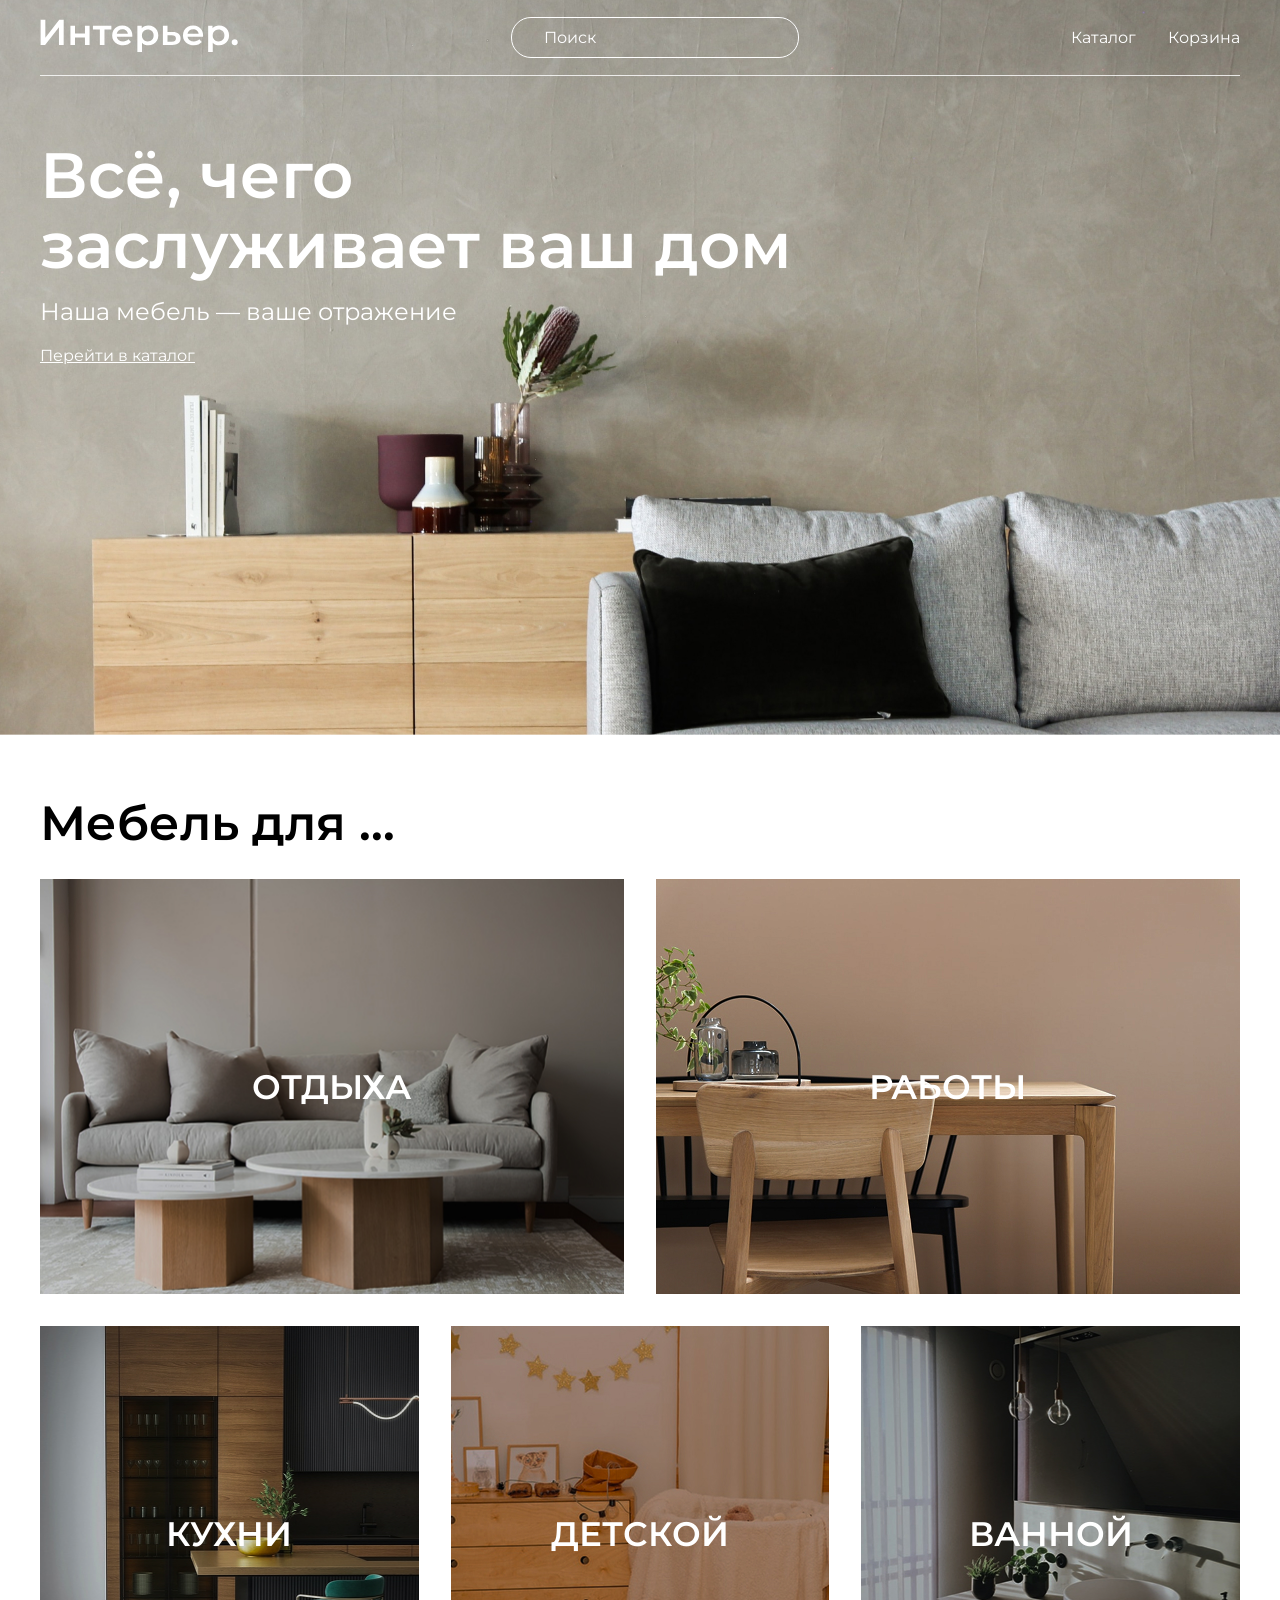
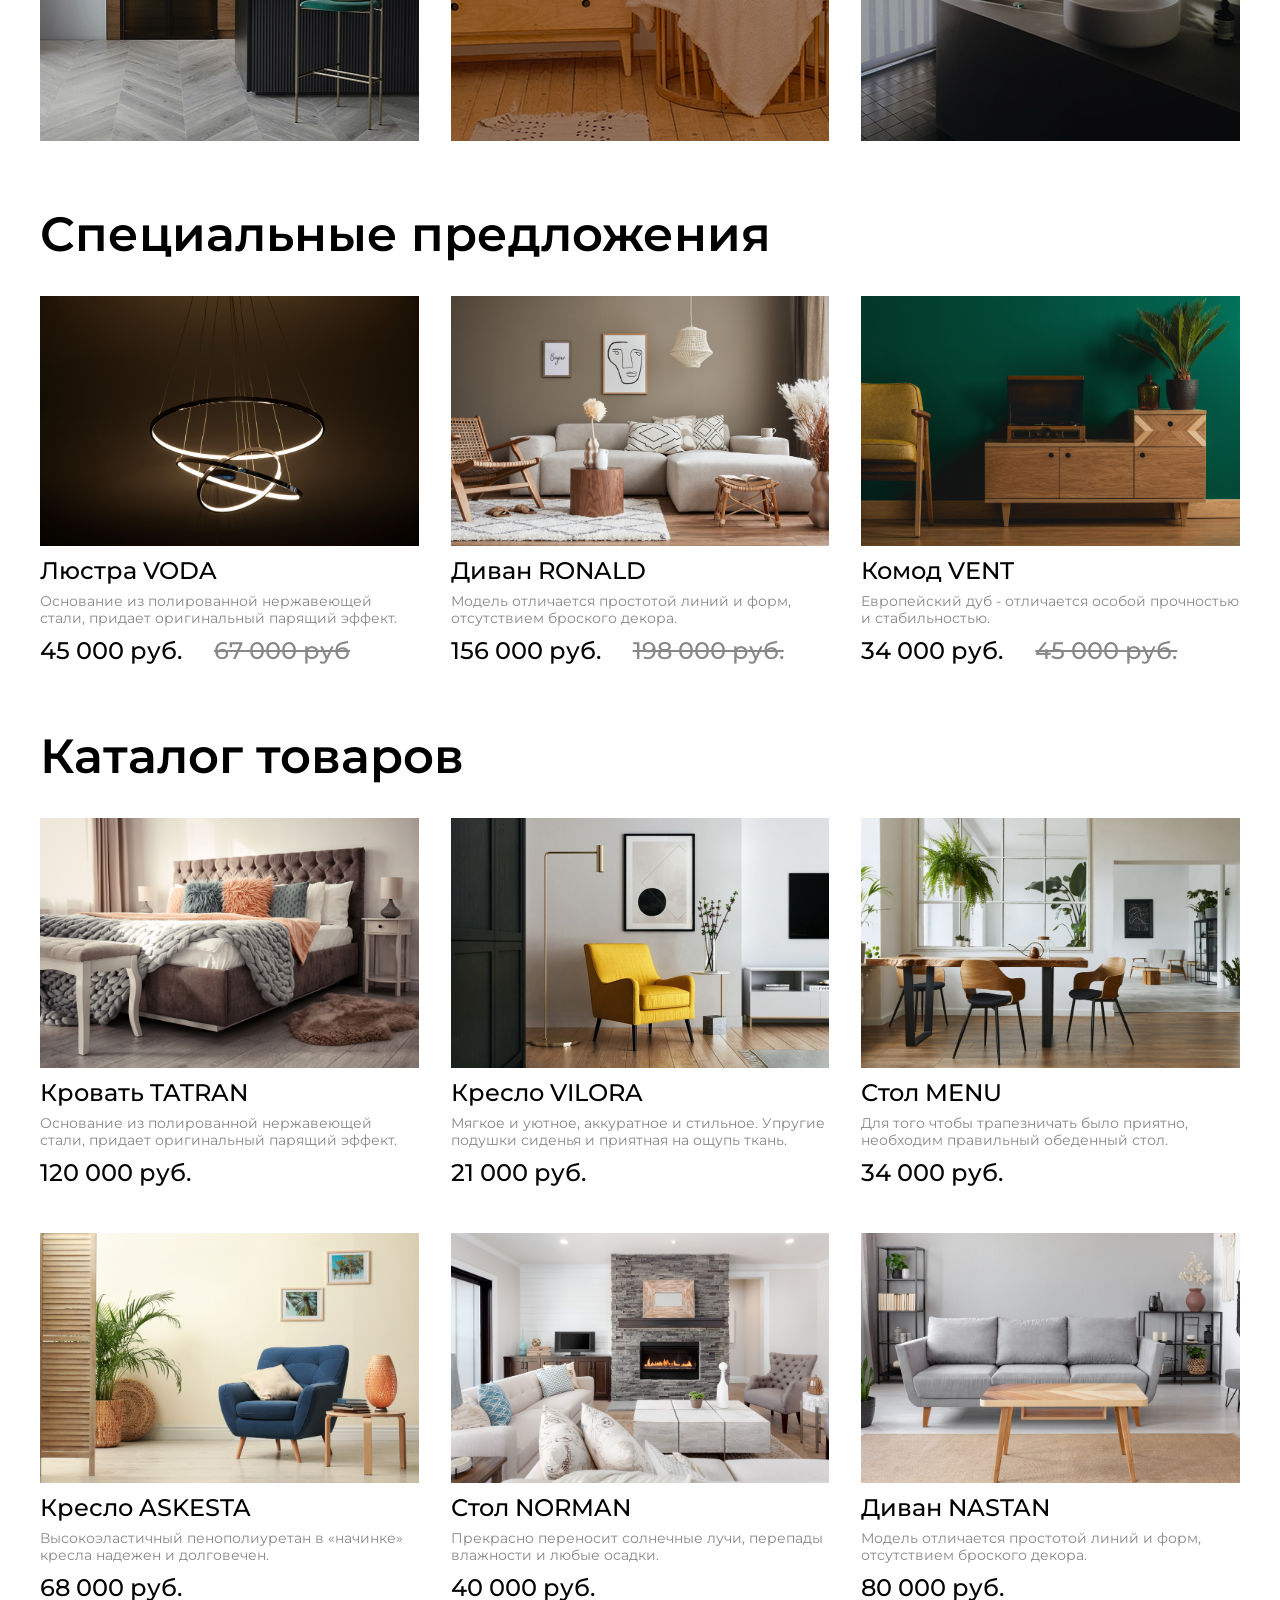
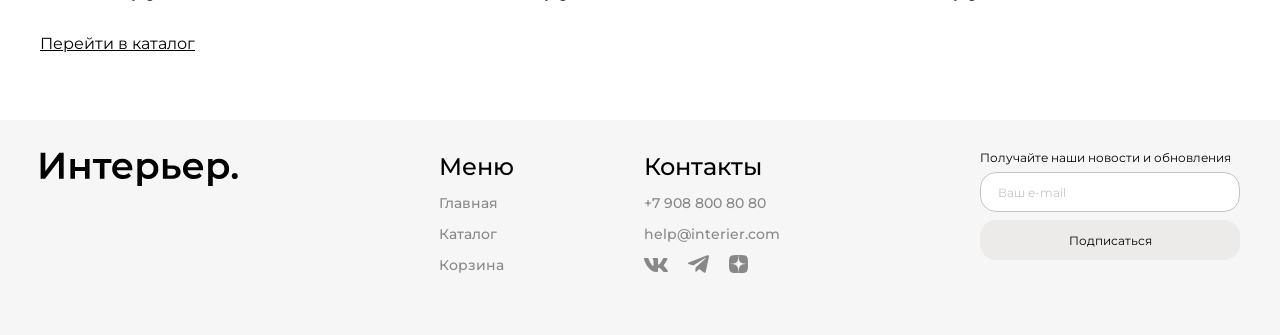
==== index.html @ 568e3893 "Initial commit: furniture store layout" ====
<!-- html file here -->
<!DOCTYPE html>
<html lang="ru">

<head>
    <meta charset="UTF-8">
    <meta name="viewport" content="width=device-width, initial-scale=1.0">
    <title>Интернет-магазин</title>
    <link rel="preconnect" href="https://fonts.googleapis.com">
    <link rel="preconnect" href="https://fonts.gstatic.com" crossorigin>
    <link href="https://fonts.googleapis.com/css2?family=Montserrat:ital,wght@0,100..900;1,100..900&display=swap"
        rel="stylesheet">
    <link rel="stylesheet" href="style.css">
</head>

<body>
    <section class="top">
        <header class="header center">
            <a class="logo" href="index.html"><img src="./img/logo.svg" alt="Логотип" class="logo__img"></a>
            <input placeholder="Поиск" class="header__input" type="text">
            <nav class="menu">
                <a class="menu__link" href="catalog.html">Каталог</a>
                <a class="menu__link" href="cart.html">Корзина</a>
            </nav>
            <nav class="menu-mob">
                <ul class="menu-mob__list">
                    <li class="menu-mob__item">
                        <a href="#" class="menu-mob__link">
                            <svg width="20" height="19" viewBox="0 0 20 19" fill="none" xmlns="http://www.w3.org/2000/svg">
<g clip-path="url(#clip0_310_614)">
<path d="M10.0996 1.11316C11.7347 1.06267 13.3279 1.63644 14.5547 2.71863C15.7816 3.80099 16.5504 5.31046 16.7041 6.93933C16.855 8.53827 16.3997 10.133 15.4346 11.4139L18.7686 14.7469C18.8513 14.8297 18.9171 14.9279 18.9619 15.036C19.0067 15.1442 19.0303 15.2607 19.0303 15.3778C19.0303 15.4949 19.0067 15.6114 18.9619 15.7196C18.9171 15.8277 18.8513 15.9259 18.7686 16.0087C18.6858 16.0914 18.5876 16.1572 18.4795 16.202C18.3713 16.2469 18.2548 16.2694 18.1377 16.2694C18.0206 16.2694 17.9041 16.2469 17.7959 16.202C17.6878 16.1572 17.5896 16.0914 17.5068 16.0087L14.1738 12.6747C12.893 13.6424 11.2967 14.0991 9.69629 13.9491C8.06622 13.7962 6.55573 13.0275 5.47266 11.7997C4.38959 10.5718 3.8155 8.97713 3.86719 7.3407C3.919 5.7041 4.59327 4.14806 5.75195 2.99109C6.90958 1.83516 8.46444 1.16376 10.0996 1.11316ZM10.3096 2.91882C9.08288 2.92382 7.90744 3.41275 7.04004 4.28015C6.17266 5.14755 5.68371 6.32302 5.67871 7.54968C5.67378 8.77628 6.15341 9.95557 7.01367 10.83C7.44407 11.2674 7.95698 11.6151 8.52246 11.8534C9.08812 12.0918 9.69574 12.2161 10.3096 12.2186C10.9232 12.2211 11.5312 12.1017 12.0986 11.868C12.6662 11.6343 13.1822 11.2903 13.6162 10.8563C14.0503 10.4223 14.3942 9.90633 14.6279 9.33875C14.8616 8.77131 14.981 8.16333 14.9785 7.54968C14.976 6.93585 14.8516 6.32824 14.6133 5.76257C14.375 5.19707 14.0273 4.68419 13.5898 4.25378C12.7154 3.3935 11.5362 2.91387 10.3096 2.91882Z" fill="white" stroke="white" stroke-width="0.2"/>
</g>
<defs>
<clipPath id="clip0_310_614">
<rect width="19" height="19" fill="white" transform="translate(0.800537)"/>
</clipPath>
</defs>
                            </svg>
                        </a>
                    </li>
                    <li class="menu-mob__item">
                        <a href="catalog.html" class="menu-mob__link">
                            <svg width="20" height="21" viewBox="0 0 20 21" fill="none" xmlns="http://www.w3.org/2000/svg">
<rect x="0.800537" y="0.900024" width="4.57143" height="4.57143" fill="white"/>
<rect x="0.800537" y="8.21436" width="4.57143" height="4.57143" fill="white"/>
<rect x="0.800537" y="15.5286" width="4.57143" height="4.57143" fill="white"/>
<rect x="8.11401" y="8.21436" width="4.57143" height="4.57143" fill="white"/>
<rect x="8.11401" y="15.5286" width="4.57143" height="4.57143" fill="white"/>
<rect x="8.11401" y="0.900024" width="4.57143" height="4.57143" fill="white"/>
<rect x="15.4285" y="8.21436" width="4.57143" height="4.57143" fill="white"/>
<rect x="15.4285" y="15.5286" width="4.57143" height="4.57143" fill="white"/>
<rect x="15.4285" y="0.900024" width="4.57143" height="4.57143" fill="white"/>
                            </svg>
                        </a>
                    </li>
                    <li class="menu-mob__item">
                        <a href="cart.html" class="menu-mob__link">
                            <svg width="25" height="25" viewBox="0 0 25 25" fill="none" xmlns="http://www.w3.org/2000/svg">
                            <path d="M14.5834 20.8333C15.1359 20.8333 15.6658 20.6138 16.0566 20.2231C16.4473 19.8324 16.6667 19.3025 16.6667 18.75C16.6667 18.1974 16.4473 17.6675 16.0566 17.2768C15.6658 16.8861 15.1359 16.6666 14.5834 16.6666C14.0309 16.6666 13.501 16.8861 13.1103 17.2768C12.7196 17.6675 12.5001 18.1974 12.5001 18.75C12.5001 19.3025 12.7196 19.8324 13.1103 20.2231C13.501 20.6138 14.0309 20.8333 14.5834 20.8333ZM7.29174 20.8333C7.84428 20.8333 8.37418 20.6138 8.76488 20.2231C9.15558 19.8324 9.37508 19.3025 9.37508 18.75C9.37508 18.1974 9.15558 17.6675 8.76488 17.2768C8.37418 16.8861 7.84428 16.6666 7.29174 16.6666C6.73921 16.6666 6.20931 16.8861 5.81861 17.2768C5.4279 17.6675 5.20841 18.1974 5.20841 18.75C5.20841 19.3025 5.4279 19.8324 5.81861 20.2231C6.20931 20.6138 6.73921 20.8333 7.29174 20.8333ZM20.873 6.16975C21.133 6.16136 21.3796 6.05217 21.5606 5.86525C21.7416 5.67834 21.8428 5.42836 21.8428 5.16819C21.8428 4.90801 21.7416 4.65804 21.5606 4.47112C21.3796 4.28421 21.133 4.17501 20.873 4.16663H19.674C18.7345 4.16663 17.922 4.81871 17.7178 5.73538L16.4126 11.6125C16.2084 12.5291 15.3959 13.1812 14.4563 13.1812H6.63133L5.12924 7.17079H14.8636C15.1212 7.15904 15.3644 7.04844 15.5425 6.86199C15.7206 6.67555 15.82 6.42761 15.82 6.16975C15.82 5.91189 15.7206 5.66395 15.5425 5.47751C15.3644 5.29106 15.1212 5.18046 14.8636 5.16871H5.12924C4.82473 5.16862 4.5242 5.23796 4.25051 5.37145C3.97682 5.50495 3.73716 5.69909 3.54976 5.93911C3.36236 6.17913 3.23215 6.45872 3.16903 6.75662C3.10591 7.05452 3.11154 7.36289 3.1855 7.65829L4.68758 13.6666C4.79586 14.1002 5.046 14.485 5.39821 14.7601C5.75042 15.0351 6.18447 15.1844 6.63133 15.1843H14.4563C15.368 15.1845 16.2524 14.8736 16.9636 14.3032C17.6748 13.7327 18.1701 12.9368 18.3678 12.0468L19.674 6.16975H20.873Z" fill="white"/>
                            </svg>
                        </a>
                    </li>
                </ul>
            </nav>
        </header>
        <div class="top__content center">
            <h1 class="top__heading">Всё, чего <br>заслуживает ваш дом</h1>
            <p class="top__slogan">Наша мебель — ваше отражение</p>
            <a class="top__link" href="catalog.html">Перейти в каталог</a>
        </div>
    </section>

    <section class="for center">
        <h2 class="for__heading">Мебель для ... </h2>
        <div class="for__content">
            <div class="for__item for__item_1 for__item_big">
                <a class="for__link" href="#">ОТДЫХА</a>
            </div>
            <div class="for__item for__item_2 for__item_big">
                <a class="for__link" href="#">РАБОТЫ</a>
            </div>
            <div class="for__item for__item_3">
                <a class="for__link" href="#">КУХНИ</a>
            </div>
            <div class="for__item for__item_4">
                <a class="for__link" href="#">ДЕТСКОЙ</a>
            </div>
            <div class="for__item for__item_5">
                <a class="for__link" href="#">ВАННОЙ</a>
            </div>
        </div>
    </section>

    <section class="product-box product-box_special center">
        <h2 class="product-box__heading">Специальные предложения</h2>
        <div class="product-content">
            <article class="product">
                <img class="product__img" src="./img/products/product-1.jpg" alt="Люстра VODA">
                <div class="product__actions">
                    <button class="product__action-btn product__action-btn_cart" aria-label="Добавить в корзину">
                        <svg class="product__icon" aria-hidden="true" width="24" height="24" viewBox="0 0 24 24" fill="none" xmlns="http://www.w3.org/2000/svg">
                        <g clip-path="url(#clip0_53373_6511)">
                        <path d="M6.99998 8V6C6.99998 4.67392 7.06229 2.93768 7.99998 2C8.93766 1.06232 10.6739 1 12 1C13.3261 1 15.0623 1.06232 16 2C16.9377 2.93768 17 4.67392 17 6V8H20C20.2652 8 20.8124 7.81246 21 8C21.1875 8.18754 21 8.73478 21 9V21C21 21.2652 21.1875 21.8125 21 22C20.8124 22.1875 20.2652 22 20 22H3.99998C3.73476 22 3.18751 22.1875 2.99998 22C2.81244 21.8125 2.99998 21.2652 2.99998 21V9C2.99998 8.73478 2.81244 8.18754 2.99998 8C3.18751 7.81246 3.73476 8 3.99998 8H6.99998ZM6.99998 10H4.99998V20H19V10H17V12H15V10H8.99998V12H6.99998V10ZM8.99998 8H15V6C15 5.20435 14.5626 4.56261 14 4C13.4374 3.43739 12.7956 3 12 3C11.2043 3 10.5626 3.43739 9.99998 4C9.43737 4.56261 8.99998 5.20435 8.99998 6V8Z" fill="#C4C4C4"/>
                        </g>
                        <defs>
                        <clipPath id="clip0_53373_6511">
                        <rect width="24" height="24" fill="white"/>
                        </clipPath>
                        </defs>
                        </svg>
                    </button>
                    <button class="product__action-btn product__action-btn_favorite" aria-label="Добавить в избранное">
                        <svg class="product__icon" aria-hidden="true" width="24" height="24" viewBox="0 0 24 24" fill="none" xmlns="http://www.w3.org/2000/svg">
                        <path d="M12 21C11.355 20.428 10.626 19.833 9.85502 19.2H9.84502C7.13002 16.98 4.05302 14.468 2.69402 11.458C2.24754 10.4998 2.01093 9.45715 2.00001 8.40003C1.99703 6.94951 2.57879 5.55901 3.61383 4.54279C4.64887 3.52657 6.04981 2.97042 7.50002 3.00003C8.68065 3.00189 9.83586 3.34311 10.828 3.98303C11.264 4.26599 11.6584 4.60828 12 5.00003C12.3435 4.60982 12.7381 4.26773 13.173 3.98303C14.1648 3.34298 15.3197 3.00174 16.5 3.00003C17.9502 2.97042 19.3512 3.52657 20.3862 4.54279C21.4213 5.55901 22.003 6.94951 22 8.40003C21.9898 9.45884 21.7532 10.5032 21.306 11.463C19.947 14.473 16.871 16.984 14.156 19.2L14.146 19.208C13.374 19.837 12.646 20.432 12.001 21.008L12 21ZM7.50002 5.00003C6.56853 4.98837 5.67009 5.34487 5.00002 5.99203C4.35441 6.62619 3.99358 7.49507 3.99994 8.40003C4.01135 9.17053 4.18585 9.92988 4.51202 10.628C5.15353 11.9267 6.01913 13.1021 7.06902 14.1C8.06002 15.1 9.20002 16.068 10.186 16.882C10.459 17.107 10.737 17.334 11.015 17.561L11.19 17.704C11.457 17.922 11.733 18.148 12 18.37L12.013 18.358L12.019 18.353H12.025L12.034 18.346H12.039H12.044L12.062 18.331L12.103 18.298L12.11 18.292L12.121 18.284H12.127L12.136 18.276L12.8 17.731L12.974 17.588C13.255 17.359 13.533 17.132 13.806 16.907C14.792 16.093 15.933 15.126 16.924 14.121C17.9741 13.1236 18.8397 11.9485 19.481 10.65C19.8131 9.94583 19.9901 9.17853 20.0001 8.40003C20.0042 7.49786 19.6435 6.63232 19 6.00003C18.3312 5.34995 17.4326 4.99051 16.5 5.00003C15.3619 4.99035 14.274 5.46739 13.51 6.31103L12 8.05103L10.49 6.31103C9.72609 5.46739 8.6381 4.99035 7.50002 5.00003Z" fill="#C4C4C4"/>
                        </svg>
                    </button>
                </div>
                <h3 class="product__heading">Люстра VODA</h3>
                <p class="product__desc">Основание из полированной нержавеющей стали, придает оригинальный парящий
                    эффект.</p>
                <div class="product__price-box">
                    <p class="product__price">45 000 руб.</p>
                    <p class="product__price product__price_old">67 000 руб</p>
                </div>
            </article>
            <article class="product">
                <img class="product__img" src="./img/products/product-2.jpg" alt="Диван RONALD">
                <div class="product__actions">
                    <button class="product__action-btn product__action-btn_cart" aria-label="Добавить в корзину">
                        <svg class="product__icon" aria-hidden="true" width="24" height="24" viewBox="0 0 24 24" fill="none" xmlns="http://www.w3.org/2000/svg">
                        <g clip-path="url(#clip0_53373_6512)">
                        <path d="M6.99998 8V6C6.99998 4.67392 7.06229 2.93768 7.99998 2C8.93766 1.06232 10.6739 1 12 1C13.3261 1 15.0623 1.06232 16 2C16.9377 2.93768 17 4.67392 17 6V8H20C20.2652 8 20.8124 7.81246 21 8C21.1875 8.18754 21 8.73478 21 9V21C21 21.2652 21.1875 21.8125 21 22C20.8124 22.1875 20.2652 22 20 22H3.99998C3.73476 22 3.18751 22.1875 2.99998 22C2.81244 21.8125 2.99998 21.2652 2.99998 21V9C2.99998 8.73478 2.81244 8.18754 2.99998 8C3.18751 7.81246 3.73476 8 3.99998 8H6.99998ZM6.99998 10H4.99998V20H19V10H17V12H15V10H8.99998V12H6.99998V10ZM8.99998 8H15V6C15 5.20435 14.5626 4.56261 14 4C13.4374 3.43739 12.7956 3 12 3C11.2043 3 10.5626 3.43739 9.99998 4C9.43737 4.56261 8.99998 5.20435 8.99998 6V8Z" fill="#C4C4C4"/>
                        </g>
                        <defs>
                        <clipPath id="clip0_53373_6512">
                        <rect width="24" height="24" fill="white"/>
                        </clipPath>
                        </defs>
                        </svg>
                    </button>
                    <button class="product__action-btn product__action-btn_favorite" aria-label="Добавить в избранное">
                        <svg class="product__icon" aria-hidden="true" width="24" height="24" viewBox="0 0 24 24" fill="none" xmlns="http://www.w3.org/2000/svg">
                        <path d="M12 21C11.355 20.428 10.626 19.833 9.85502 19.2H9.84502C7.13002 16.98 4.05302 14.468 2.69402 11.458C2.24754 10.4998 2.01093 9.45715 2.00001 8.40003C1.99703 6.94951 2.57879 5.55901 3.61383 4.54279C4.64887 3.52657 6.04981 2.97042 7.50002 3.00003C8.68065 3.00189 9.83586 3.34311 10.828 3.98303C11.264 4.26599 11.6584 4.60828 12 5.00003C12.3435 4.60982 12.7381 4.26773 13.173 3.98303C14.1648 3.34298 15.3197 3.00174 16.5 3.00003C17.9502 2.97042 19.3512 3.52657 20.3862 4.54279C21.4213 5.55901 22.003 6.94951 22 8.40003C21.9898 9.45884 21.7532 10.5032 21.306 11.463C19.947 14.473 16.871 16.984 14.156 19.2L14.146 19.208C13.374 19.837 12.646 20.432 12.001 21.008L12 21ZM7.50002 5.00003C6.56853 4.98837 5.67009 5.34487 5.00002 5.99203C4.35441 6.62619 3.99358 7.49507 3.99994 8.40003C4.01135 9.17053 4.18585 9.92988 4.51202 10.628C5.15353 11.9267 6.01913 13.1021 7.06902 14.1C8.06002 15.1 9.20002 16.068 10.186 16.882C10.459 17.107 10.737 17.334 11.015 17.561L11.19 17.704C11.457 17.922 11.733 18.148 12 18.37L12.013 18.358L12.019 18.353H12.025L12.034 18.346H12.039H12.044L12.062 18.331L12.103 18.298L12.11 18.292L12.121 18.284H12.127L12.136 18.276L12.8 17.731L12.974 17.588C13.255 17.359 13.533 17.132 13.806 16.907C14.792 16.093 15.933 15.126 16.924 14.121C17.9741 13.1236 18.8397 11.9485 19.481 10.65C19.8131 9.94583 19.9901 9.17853 20.0001 8.40003C20.0042 7.49786 19.6435 6.63232 19 6.00003C18.3312 5.34995 17.4326 4.99051 16.5 5.00003C15.3619 4.99035 14.274 5.46739 13.51 6.31103L12 8.05103L10.49 6.31103C9.72609 5.46739 8.6381 4.99035 7.50002 5.00003Z" fill="#C4C4C4"/>
                        </svg>
                    </button>
                </div>
                <h3 class="product__heading">Диван RONALD</h3>
                <p class="product__desc">Модель отличается простотой линий и форм, отсутствием броского декора.</p>
                <div class="product__price-box">
                    <p class="product__price">156 000 руб.</p>
                    <p class="product__price product__price_old">198 000 руб.</p>
                </div>
            </article>
            <article class="product">
                <img class="product__img" src="./img/products/product-3.jpg" alt="Комод VENT">
                <div class="product__actions">
                    <button class="product__action-btn product__action-btn_cart" aria-label="Добавить в корзину">
                        <svg class="product__icon" aria-hidden="true" width="24" height="24" viewBox="0 0 24 24" fill="none" xmlns="http://www.w3.org/2000/svg">
                        <g clip-path="url(#clip0_53373_6513)">
                        <path d="M6.99998 8V6C6.99998 4.67392 7.06229 2.93768 7.99998 2C8.93766 1.06232 10.6739 1 12 1C13.3261 1 15.0623 1.06232 16 2C16.9377 2.93768 17 4.67392 17 6V8H20C20.2652 8 20.8124 7.81246 21 8C21.1875 8.18754 21 8.73478 21 9V21C21 21.2652 21.1875 21.8125 21 22C20.8124 22.1875 20.2652 22 20 22H3.99998C3.73476 22 3.18751 22.1875 2.99998 22C2.81244 21.8125 2.99998 21.2652 2.99998 21V9C2.99998 8.73478 2.81244 8.18754 2.99998 8C3.18751 7.81246 3.73476 8 3.99998 8H6.99998ZM6.99998 10H4.99998V20H19V10H17V12H15V10H8.99998V12H6.99998V10ZM8.99998 8H15V6C15 5.20435 14.5626 4.56261 14 4C13.4374 3.43739 12.7956 3 12 3C11.2043 3 10.5626 3.43739 9.99998 4C9.43737 4.56261 8.99998 5.20435 8.99998 6V8Z" fill="#C4C4C4"/>
                        </g>
                        <defs>
                        <clipPath id="clip0_53373_6513">
                        <rect width="24" height="24" fill="white"/>
                        </clipPath>
                        </defs>
                        </svg>
                    </button>
                    <button class="product__action-btn product__action-btn_favorite" aria-label="Добавить в избранное">
                        <svg class="product__icon" aria-hidden="true" width="24" height="24" viewBox="0 0 24 24" fill="none" xmlns="http://www.w3.org/2000/svg">
                        <path d="M12 21C11.355 20.428 10.626 19.833 9.85502 19.2H9.84502C7.13002 16.98 4.05302 14.468 2.69402 11.458C2.24754 10.4998 2.01093 9.45715 2.00001 8.40003C1.99703 6.94951 2.57879 5.55901 3.61383 4.54279C4.64887 3.52657 6.04981 2.97042 7.50002 3.00003C8.68065 3.00189 9.83586 3.34311 10.828 3.98303C11.264 4.26599 11.6584 4.60828 12 5.00003C12.3435 4.60982 12.7381 4.26773 13.173 3.98303C14.1648 3.34298 15.3197 3.00174 16.5 3.00003C17.9502 2.97042 19.3512 3.52657 20.3862 4.54279C21.4213 5.55901 22.003 6.94951 22 8.40003C21.9898 9.45884 21.7532 10.5032 21.306 11.463C19.947 14.473 16.871 16.984 14.156 19.2L14.146 19.208C13.374 19.837 12.646 20.432 12.001 21.008L12 21ZM7.50002 5.00003C6.56853 4.98837 5.67009 5.34487 5.00002 5.99203C4.35441 6.62619 3.99358 7.49507 3.99994 8.40003C4.01135 9.17053 4.18585 9.92988 4.51202 10.628C5.15353 11.9267 6.01913 13.1021 7.06902 14.1C8.06002 15.1 9.20002 16.068 10.186 16.882C10.459 17.107 10.737 17.334 11.015 17.561L11.19 17.704C11.457 17.922 11.733 18.148 12 18.37L12.013 18.358L12.019 18.353H12.025L12.034 18.346H12.039H12.044L12.062 18.331L12.103 18.298L12.11 18.292L12.121 18.284H12.127L12.136 18.276L12.8 17.731L12.974 17.588C13.255 17.359 13.533 17.132 13.806 16.907C14.792 16.093 15.933 15.126 16.924 14.121C17.9741 13.1236 18.8397 11.9485 19.481 10.65C19.8131 9.94583 19.9901 9.17853 20.0001 8.40003C20.0042 7.49786 19.6435 6.63232 19 6.00003C18.3312 5.34995 17.4326 4.99051 16.5 5.00003C15.3619 4.99035 14.274 5.46739 13.51 6.31103L12 8.05103L10.49 6.31103C9.72609 5.46739 8.6381 4.99035 7.50002 5.00003Z" fill="#C4C4C4"/>
                        </svg>
                    </button>
                </div>
                <h3 class="product__heading">Комод VENT</h3>
                <p class="product__desc">Европейский дуб - отличается особой прочностью и стабильностью.</p>
                <div class="product__price-box">
                    <p class="product__price">34 000 руб.</p>
                    <p class="product__price product__price_old">45 000 руб.</p>
                </div>
            </article>
        </div>
    </section>
    <section class="product-box product-box_catalog center">
        <h2 class="product-box__heading">Каталог товаров</h2>
        <div class="product-content">
            <article class="product">
                <img class="product__img" src="./img/products/product-4.jpg" alt="Кровать TATRAN">
                <div class="product__actions">
                    <button class="product__action-btn product__action-btn_cart" aria-label="Добавить в корзину">
                        <svg class="product__icon" aria-hidden="true" width="24" height="24" viewBox="0 0 24 24" fill="none" xmlns="http://www.w3.org/2000/svg">
                        <g clip-path="url(#clip0_53373_6514)">
                        <path d="M6.99998 8V6C6.99998 4.67392 7.06229 2.93768 7.99998 2C8.93766 1.06232 10.6739 1 12 1C13.3261 1 15.0623 1.06232 16 2C16.9377 2.93768 17 4.67392 17 6V8H20C20.2652 8 20.8124 7.81246 21 8C21.1875 8.18754 21 8.73478 21 9V21C21 21.2652 21.1875 21.8125 21 22C20.8124 22.1875 20.2652 22 20 22H3.99998C3.73476 22 3.18751 22.1875 2.99998 22C2.81244 21.8125 2.99998 21.2652 2.99998 21V9C2.99998 8.73478 2.81244 8.18754 2.99998 8C3.18751 7.81246 3.73476 8 3.99998 8H6.99998ZM6.99998 10H4.99998V20H19V10H17V12H15V10H8.99998V12H6.99998V10ZM8.99998 8H15V6C15 5.20435 14.5626 4.56261 14 4C13.4374 3.43739 12.7956 3 12 3C11.2043 3 10.5626 3.43739 9.99998 4C9.43737 4.56261 8.99998 5.20435 8.99998 6V8Z" fill="#C4C4C4"/>
                        </g>
                        <defs>
                        <clipPath id="clip0_53373_6514">
                        <rect width="24" height="24" fill="white"/>
                        </clipPath>
                        </defs>
                        </svg>
                    </button>
                    <button class="product__action-btn product__action-btn_favorite" aria-label="Добавить в избранное">
                        <svg class="product__icon" aria-hidden="true" width="24" height="24" viewBox="0 0 24 24" fill="none" xmlns="http://www.w3.org/2000/svg">
                        <path d="M12 21C11.355 20.428 10.626 19.833 9.85502 19.2H9.84502C7.13002 16.98 4.05302 14.468 2.69402 11.458C2.24754 10.4998 2.01093 9.45715 2.00001 8.40003C1.99703 6.94951 2.57879 5.55901 3.61383 4.54279C4.64887 3.52657 6.04981 2.97042 7.50002 3.00003C8.68065 3.00189 9.83586 3.34311 10.828 3.98303C11.264 4.26599 11.6584 4.60828 12 5.00003C12.3435 4.60982 12.7381 4.26773 13.173 3.98303C14.1648 3.34298 15.3197 3.00174 16.5 3.00003C17.9502 2.97042 19.3512 3.52657 20.3862 4.54279C21.4213 5.55901 22.003 6.94951 22 8.40003C21.9898 9.45884 21.7532 10.5032 21.306 11.463C19.947 14.473 16.871 16.984 14.156 19.2L14.146 19.208C13.374 19.837 12.646 20.432 12.001 21.008L12 21ZM7.50002 5.00003C6.56853 4.98837 5.67009 5.34487 5.00002 5.99203C4.35441 6.62619 3.99358 7.49507 3.99994 8.40003C4.01135 9.17053 4.18585 9.92988 4.51202 10.628C5.15353 11.9267 6.01913 13.1021 7.06902 14.1C8.06002 15.1 9.20002 16.068 10.186 16.882C10.459 17.107 10.737 17.334 11.015 17.561L11.19 17.704C11.457 17.922 11.733 18.148 12 18.37L12.013 18.358L12.019 18.353H12.025L12.034 18.346H12.039H12.044L12.062 18.331L12.103 18.298L12.11 18.292L12.121 18.284H12.127L12.136 18.276L12.8 17.731L12.974 17.588C13.255 17.359 13.533 17.132 13.806 16.907C14.792 16.093 15.933 15.126 16.924 14.121C17.9741 13.1236 18.8397 11.9485 19.481 10.65C19.8131 9.94583 19.9901 9.17853 20.0001 8.40003C20.0042 7.49786 19.6435 6.63232 19 6.00003C18.3312 5.34995 17.4326 4.99051 16.5 5.00003C15.3619 4.99035 14.274 5.46739 13.51 6.31103L12 8.05103L10.49 6.31103C9.72609 5.46739 8.6381 4.99035 7.50002 5.00003Z" fill="#C4C4C4"/>
                        </svg>
                    </button>
                </div>
                <h3 class="product__heading">Кровать TATRAN</h3>
                <p class="product__desc">Основание из полированной нержавеющей стали, придает оригинальный парящий
                    эффект.</p>
                <p class="product__price">120 000 руб.</p>
            </article>
            <article class="product">
                <img class="product__img" src="./img/products/product-5.jpg" alt="Кресло VILORA">
                <div class="product__actions">
                    <button class="product__action-btn product__action-btn_cart" aria-label="Добавить в корзину">
                        <svg class="product__icon" aria-hidden="true" width="24" height="24" viewBox="0 0 24 24" fill="none" xmlns="http://www.w3.org/2000/svg">
                        <g clip-path="url(#clip0_53373_6515">
                        <path d="M6.99998 8V6C6.99998 4.67392 7.06229 2.93768 7.99998 2C8.93766 1.06232 10.6739 1 12 1C13.3261 1 15.0623 1.06232 16 2C16.9377 2.93768 17 4.67392 17 6V8H20C20.2652 8 20.8124 7.81246 21 8C21.1875 8.18754 21 8.73478 21 9V21C21 21.2652 21.1875 21.8125 21 22C20.8124 22.1875 20.2652 22 20 22H3.99998C3.73476 22 3.18751 22.1875 2.99998 22C2.81244 21.8125 2.99998 21.2652 2.99998 21V9C2.99998 8.73478 2.81244 8.18754 2.99998 8C3.18751 7.81246 3.73476 8 3.99998 8H6.99998ZM6.99998 10H4.99998V20H19V10H17V12H15V10H8.99998V12H6.99998V10ZM8.99998 8H15V6C15 5.20435 14.5626 4.56261 14 4C13.4374 3.43739 12.7956 3 12 3C11.2043 3 10.5626 3.43739 9.99998 4C9.43737 4.56261 8.99998 5.20435 8.99998 6V8Z" fill="#C4C4C4"/>
                        </g>
                        <defs>
                        <clipPath id="clip0_53373_6515">
                        <rect width="24" height="24" fill="white"/>
                        </clipPath>
                        </defs>
                        </svg>
                    </button>
                    <button class="product__action-btn product__action-btn_favorite" aria-label="Добавить в избранное">
                        <svg class="product__icon" aria-hidden="true" width="24" height="24" viewBox="0 0 24 24" fill="none" xmlns="http://www.w3.org/2000/svg">
                        <path d="M12 21C11.355 20.428 10.626 19.833 9.85502 19.2H9.84502C7.13002 16.98 4.05302 14.468 2.69402 11.458C2.24754 10.4998 2.01093 9.45715 2.00001 8.40003C1.99703 6.94951 2.57879 5.55901 3.61383 4.54279C4.64887 3.52657 6.04981 2.97042 7.50002 3.00003C8.68065 3.00189 9.83586 3.34311 10.828 3.98303C11.264 4.26599 11.6584 4.60828 12 5.00003C12.3435 4.60982 12.7381 4.26773 13.173 3.98303C14.1648 3.34298 15.3197 3.00174 16.5 3.00003C17.9502 2.97042 19.3512 3.52657 20.3862 4.54279C21.4213 5.55901 22.003 6.94951 22 8.40003C21.9898 9.45884 21.7532 10.5032 21.306 11.463C19.947 14.473 16.871 16.984 14.156 19.2L14.146 19.208C13.374 19.837 12.646 20.432 12.001 21.008L12 21ZM7.50002 5.00003C6.56853 4.98837 5.67009 5.34487 5.00002 5.99203C4.35441 6.62619 3.99358 7.49507 3.99994 8.40003C4.01135 9.17053 4.18585 9.92988 4.51202 10.628C5.15353 11.9267 6.01913 13.1021 7.06902 14.1C8.06002 15.1 9.20002 16.068 10.186 16.882C10.459 17.107 10.737 17.334 11.015 17.561L11.19 17.704C11.457 17.922 11.733 18.148 12 18.37L12.013 18.358L12.019 18.353H12.025L12.034 18.346H12.039H12.044L12.062 18.331L12.103 18.298L12.11 18.292L12.121 18.284H12.127L12.136 18.276L12.8 17.731L12.974 17.588C13.255 17.359 13.533 17.132 13.806 16.907C14.792 16.093 15.933 15.126 16.924 14.121C17.9741 13.1236 18.8397 11.9485 19.481 10.65C19.8131 9.94583 19.9901 9.17853 20.0001 8.40003C20.0042 7.49786 19.6435 6.63232 19 6.00003C18.3312 5.34995 17.4326 4.99051 16.5 5.00003C15.3619 4.99035 14.274 5.46739 13.51 6.31103L12 8.05103L10.49 6.31103C9.72609 5.46739 8.6381 4.99035 7.50002 5.00003Z" fill="#C4C4C4"/>
                        </svg>
                    </button>
                </div>
                <h3 class="product__heading">Кресло VILORA</h3>
                <p class="product__desc">Мягкое и уютное, аккуратное и стильное. Упругие подушки сиденья и приятная на
                    ощупь ткань.</p>
                <p class="product__price">21 000 руб.</p>
            </article>
            <article class="product">
                <img class="product__img" src="./img/products/product-6.jpg" alt="Стол MENU">
                <div class="product__actions">
                    <button class="product__action-btn product__action-btn_cart" aria-label="Добавить в корзину">
                        <svg class="product__icon" aria-hidden="true" width="24" height="24" viewBox="0 0 24 24" fill="none" xmlns="http://www.w3.org/2000/svg">
                        <g clip-path="url(#clip0_53373_6516">
                        <path d="M6.99998 8V6C6.99998 4.67392 7.06229 2.93768 7.99998 2C8.93766 1.06232 10.6739 1 12 1C13.3261 1 15.0623 1.06232 16 2C16.9377 2.93768 17 4.67392 17 6V8H20C20.2652 8 20.8124 7.81246 21 8C21.1875 8.18754 21 8.73478 21 9V21C21 21.2652 21.1875 21.8125 21 22C20.8124 22.1875 20.2652 22 20 22H3.99998C3.73476 22 3.18751 22.1875 2.99998 22C2.81244 21.8125 2.99998 21.2652 2.99998 21V9C2.99998 8.73478 2.81244 8.18754 2.99998 8C3.18751 7.81246 3.73476 8 3.99998 8H6.99998ZM6.99998 10H4.99998V20H19V10H17V12H15V10H8.99998V12H6.99998V10ZM8.99998 8H15V6C15 5.20435 14.5626 4.56261 14 4C13.4374 3.43739 12.7956 3 12 3C11.2043 3 10.5626 3.43739 9.99998 4C9.43737 4.56261 8.99998 5.20435 8.99998 6V8Z" fill="#C4C4C4"/>
                        </g>
                        <defs>
                        <clipPath id="clip0_53373_6516">
                        <rect width="24" height="24" fill="white"/>
                        </clipPath>
                        </defs>
                        </svg>
                    </button>
                    <button class="product__action-btn product__action-btn_favorite" aria-label="Добавить в избранное">
                        <svg class="product__icon" aria-hidden="true" width="24" height="24" viewBox="0 0 24 24" fill="none" xmlns="http://www.w3.org/2000/svg">
                        <path d="M12 21C11.355 20.428 10.626 19.833 9.85502 19.2H9.84502C7.13002 16.98 4.05302 14.468 2.69402 11.458C2.24754 10.4998 2.01093 9.45715 2.00001 8.40003C1.99703 6.94951 2.57879 5.55901 3.61383 4.54279C4.64887 3.52657 6.04981 2.97042 7.50002 3.00003C8.68065 3.00189 9.83586 3.34311 10.828 3.98303C11.264 4.26599 11.6584 4.60828 12 5.00003C12.3435 4.60982 12.7381 4.26773 13.173 3.98303C14.1648 3.34298 15.3197 3.00174 16.5 3.00003C17.9502 2.97042 19.3512 3.52657 20.3862 4.54279C21.4213 5.55901 22.003 6.94951 22 8.40003C21.9898 9.45884 21.7532 10.5032 21.306 11.463C19.947 14.473 16.871 16.984 14.156 19.2L14.146 19.208C13.374 19.837 12.646 20.432 12.001 21.008L12 21ZM7.50002 5.00003C6.56853 4.98837 5.67009 5.34487 5.00002 5.99203C4.35441 6.62619 3.99358 7.49507 3.99994 8.40003C4.01135 9.17053 4.18585 9.92988 4.51202 10.628C5.15353 11.9267 6.01913 13.1021 7.06902 14.1C8.06002 15.1 9.20002 16.068 10.186 16.882C10.459 17.107 10.737 17.334 11.015 17.561L11.19 17.704C11.457 17.922 11.733 18.148 12 18.37L12.013 18.358L12.019 18.353H12.025L12.034 18.346H12.039H12.044L12.062 18.331L12.103 18.298L12.11 18.292L12.121 18.284H12.127L12.136 18.276L12.8 17.731L12.974 17.588C13.255 17.359 13.533 17.132 13.806 16.907C14.792 16.093 15.933 15.126 16.924 14.121C17.9741 13.1236 18.8397 11.9485 19.481 10.65C19.8131 9.94583 19.9901 9.17853 20.0001 8.40003C20.0042 7.49786 19.6435 6.63232 19 6.00003C18.3312 5.34995 17.4326 4.99051 16.5 5.00003C15.3619 4.99035 14.274 5.46739 13.51 6.31103L12 8.05103L10.49 6.31103C9.72609 5.46739 8.6381 4.99035 7.50002 5.00003Z" fill="#C4C4C4"/>
                        </svg>
                    </button>
                </div>
                <h3 class="product__heading">Стол MENU</h3>
                <p class="product__desc">Для того чтобы трапезничать было приятно, необходим правильный обеденный стол.
                </p>
                <p class="product__price">34 000 руб.</p>
            </article>
            <article class="product">
                <img class="product__img" src="./img/products/product-7.jpg" alt="Кресло ASKESTA">
                <div class="product__actions">
                    <button class="product__action-btn product__action-btn_cart" aria-label="Добавить в корзину">
                        <svg class="product__icon" aria-hidden="true" width="24" height="24" viewBox="0 0 24 24" fill="none" xmlns="http://www.w3.org/2000/svg">
                        <g clip-path="url(#clip0_53373_6517">
                        <path d="M6.99998 8V6C6.99998 4.67392 7.06229 2.93768 7.99998 2C8.93766 1.06232 10.6739 1 12 1C13.3261 1 15.0623 1.06232 16 2C16.9377 2.93768 17 4.67392 17 6V8H20C20.2652 8 20.8124 7.81246 21 8C21.1875 8.18754 21 8.73478 21 9V21C21 21.2652 21.1875 21.8125 21 22C20.8124 22.1875 20.2652 22 20 22H3.99998C3.73476 22 3.18751 22.1875 2.99998 22C2.81244 21.8125 2.99998 21.2652 2.99998 21V9C2.99998 8.73478 2.81244 8.18754 2.99998 8C3.18751 7.81246 3.73476 8 3.99998 8H6.99998ZM6.99998 10H4.99998V20H19V10H17V12H15V10H8.99998V12H6.99998V10ZM8.99998 8H15V6C15 5.20435 14.5626 4.56261 14 4C13.4374 3.43739 12.7956 3 12 3C11.2043 3 10.5626 3.43739 9.99998 4C9.43737 4.56261 8.99998 5.20435 8.99998 6V8Z" fill="#C4C4C4"/>
                        </g>
                        <defs>
                        <clipPath id="clip0_53373_6517">
                        <rect width="24" height="24" fill="white"/>
                        </clipPath>
                        </defs>
                        </svg>
                    </button>
                    <button class="product__action-btn product__action-btn_favorite" aria-label="Добавить в избранное">
                        <svg class="product__icon" aria-hidden="true" width="24" height="24" viewBox="0 0 24 24" fill="none" xmlns="http://www.w3.org/2000/svg">
                        <path d="M12 21C11.355 20.428 10.626 19.833 9.85502 19.2H9.84502C7.13002 16.98 4.05302 14.468 2.69402 11.458C2.24754 10.4998 2.01093 9.45715 2.00001 8.40003C1.99703 6.94951 2.57879 5.55901 3.61383 4.54279C4.64887 3.52657 6.04981 2.97042 7.50002 3.00003C8.68065 3.00189 9.83586 3.34311 10.828 3.98303C11.264 4.26599 11.6584 4.60828 12 5.00003C12.3435 4.60982 12.7381 4.26773 13.173 3.98303C14.1648 3.34298 15.3197 3.00174 16.5 3.00003C17.9502 2.97042 19.3512 3.52657 20.3862 4.54279C21.4213 5.55901 22.003 6.94951 22 8.40003C21.9898 9.45884 21.7532 10.5032 21.306 11.463C19.947 14.473 16.871 16.984 14.156 19.2L14.146 19.208C13.374 19.837 12.646 20.432 12.001 21.008L12 21ZM7.50002 5.00003C6.56853 4.98837 5.67009 5.34487 5.00002 5.99203C4.35441 6.62619 3.99358 7.49507 3.99994 8.40003C4.01135 9.17053 4.18585 9.92988 4.51202 10.628C5.15353 11.9267 6.01913 13.1021 7.06902 14.1C8.06002 15.1 9.20002 16.068 10.186 16.882C10.459 17.107 10.737 17.334 11.015 17.561L11.19 17.704C11.457 17.922 11.733 18.148 12 18.37L12.013 18.358L12.019 18.353H12.025L12.034 18.346H12.039H12.044L12.062 18.331L12.103 18.298L12.11 18.292L12.121 18.284H12.127L12.136 18.276L12.8 17.731L12.974 17.588C13.255 17.359 13.533 17.132 13.806 16.907C14.792 16.093 15.933 15.126 16.924 14.121C17.9741 13.1236 18.8397 11.9485 19.481 10.65C19.8131 9.94583 19.9901 9.17853 20.0001 8.40003C20.0042 7.49786 19.6435 6.63232 19 6.00003C18.3312 5.34995 17.4326 4.99051 16.5 5.00003C15.3619 4.99035 14.274 5.46739 13.51 6.31103L12 8.05103L10.49 6.31103C9.72609 5.46739 8.6381 4.99035 7.50002 5.00003Z" fill="#C4C4C4"/>
                        </svg>
                    </button>
                </div>
                <h3 class="product__heading">Кресло ASKESTA</h3>
                <p class="product__desc">Высокоэластичный пенополиуретан в «начинке» кресла надежен и долговечен.</p>
                <p class="product__price">68 000 руб.</p>
            </article>
            <article class="product">
                <img class="product__img" src="./img/products/product-8.jpg" alt="Стол NORMAN">
                <div class="product__actions">
                    <button class="product__action-btn product__action-btn_cart" aria-label="Добавить в корзину">
                        <svg class="product__icon" aria-hidden="true" width="24" height="24" viewBox="0 0 24 24" fill="none" xmlns="http://www.w3.org/2000/svg">
                        <g clip-path="url(#clip0_53373_6518">
                        <path d="M6.99998 8V6C6.99998 4.67392 7.06229 2.93768 7.99998 2C8.93766 1.06232 10.6739 1 12 1C13.3261 1 15.0623 1.06232 16 2C16.9377 2.93768 17 4.67392 17 6V8H20C20.2652 8 20.8124 7.81246 21 8C21.1875 8.18754 21 8.73478 21 9V21C21 21.2652 21.1875 21.8125 21 22C20.8124 22.1875 20.2652 22 20 22H3.99998C3.73476 22 3.18751 22.1875 2.99998 22C2.81244 21.8125 2.99998 21.2652 2.99998 21V9C2.99998 8.73478 2.81244 8.18754 2.99998 8C3.18751 7.81246 3.73476 8 3.99998 8H6.99998ZM6.99998 10H4.99998V20H19V10H17V12H15V10H8.99998V12H6.99998V10ZM8.99998 8H15V6C15 5.20435 14.5626 4.56261 14 4C13.4374 3.43739 12.7956 3 12 3C11.2043 3 10.5626 3.43739 9.99998 4C9.43737 4.56261 8.99998 5.20435 8.99998 6V8Z" fill="#C4C4C4"/>
                        </g>
                        <defs>
                        <clipPath id="clip0_53373_6518">
                        <rect width="24" height="24" fill="white"/>
                        </clipPath>
                        </defs>
                        </svg>
                    </button>
                    <button class="product__action-btn product__action-btn_favorite" aria-label="Добавить в избранное">
                        <svg class="product__icon" aria-hidden="true" width="24" height="24" viewBox="0 0 24 24" fill="none" xmlns="http://www.w3.org/2000/svg">
                        <path d="M12 21C11.355 20.428 10.626 19.833 9.85502 19.2H9.84502C7.13002 16.98 4.05302 14.468 2.69402 11.458C2.24754 10.4998 2.01093 9.45715 2.00001 8.40003C1.99703 6.94951 2.57879 5.55901 3.61383 4.54279C4.64887 3.52657 6.04981 2.97042 7.50002 3.00003C8.68065 3.00189 9.83586 3.34311 10.828 3.98303C11.264 4.26599 11.6584 4.60828 12 5.00003C12.3435 4.60982 12.7381 4.26773 13.173 3.98303C14.1648 3.34298 15.3197 3.00174 16.5 3.00003C17.9502 2.97042 19.3512 3.52657 20.3862 4.54279C21.4213 5.55901 22.003 6.94951 22 8.40003C21.9898 9.45884 21.7532 10.5032 21.306 11.463C19.947 14.473 16.871 16.984 14.156 19.2L14.146 19.208C13.374 19.837 12.646 20.432 12.001 21.008L12 21ZM7.50002 5.00003C6.56853 4.98837 5.67009 5.34487 5.00002 5.99203C4.35441 6.62619 3.99358 7.49507 3.99994 8.40003C4.01135 9.17053 4.18585 9.92988 4.51202 10.628C5.15353 11.9267 6.01913 13.1021 7.06902 14.1C8.06002 15.1 9.20002 16.068 10.186 16.882C10.459 17.107 10.737 17.334 11.015 17.561L11.19 17.704C11.457 17.922 11.733 18.148 12 18.37L12.013 18.358L12.019 18.353H12.025L12.034 18.346H12.039H12.044L12.062 18.331L12.103 18.298L12.11 18.292L12.121 18.284H12.127L12.136 18.276L12.8 17.731L12.974 17.588C13.255 17.359 13.533 17.132 13.806 16.907C14.792 16.093 15.933 15.126 16.924 14.121C17.9741 13.1236 18.8397 11.9485 19.481 10.65C19.8131 9.94583 19.9901 9.17853 20.0001 8.40003C20.0042 7.49786 19.6435 6.63232 19 6.00003C18.3312 5.34995 17.4326 4.99051 16.5 5.00003C15.3619 4.99035 14.274 5.46739 13.51 6.31103L12 8.05103L10.49 6.31103C9.72609 5.46739 8.6381 4.99035 7.50002 5.00003Z" fill="#C4C4C4"/>
                        </svg>
                    </button>
                </div>
                <h3 class="product__heading">Стол NORMAN</h3>
                <p class="product__desc">Прекрасно переносит солнечные лучи, перепады влажности и любые осадки.</p>
                <p class="product__price">40 000 руб.</p>
            </article>
            <article class="product">
                <img class="product__img" src="./img/products/product-9.jpg" alt="Диван NASTAN">
                <div class="product__actions">
                    <button class="product__action-btn product__action-btn_cart" aria-label="Добавить в корзину">
                        <svg class="product__icon" aria-hidden="true" width="24" height="24" viewBox="0 0 24 24" fill="none" xmlns="http://www.w3.org/2000/svg">
                        <g clip-path="url(#clip0_53373_6519">
                        <path d="M6.99998 8V6C6.99998 4.67392 7.06229 2.93768 7.99998 2C8.93766 1.06232 10.6739 1 12 1C13.3261 1 15.0623 1.06232 16 2C16.9377 2.93768 17 4.67392 17 6V8H20C20.2652 8 20.8124 7.81246 21 8C21.1875 8.18754 21 8.73478 21 9V21C21 21.2652 21.1875 21.8125 21 22C20.8124 22.1875 20.2652 22 20 22H3.99998C3.73476 22 3.18751 22.1875 2.99998 22C2.81244 21.8125 2.99998 21.2652 2.99998 21V9C2.99998 8.73478 2.81244 8.18754 2.99998 8C3.18751 7.81246 3.73476 8 3.99998 8H6.99998ZM6.99998 10H4.99998V20H19V10H17V12H15V10H8.99998V12H6.99998V10ZM8.99998 8H15V6C15 5.20435 14.5626 4.56261 14 4C13.4374 3.43739 12.7956 3 12 3C11.2043 3 10.5626 3.43739 9.99998 4C9.43737 4.56261 8.99998 5.20435 8.99998 6V8Z" fill="#C4C4C4"/>
                        </g>
                        <defs>
                        <clipPath id="clip0_53373_6519">
                        <rect width="24" height="24" fill="white"/>
                        </clipPath>
                        </defs>
                        </svg>
                    </button>
                    <button class="product__action-btn product__action-btn_favorite" aria-label="Добавить в избранное">
                        <svg class="product__icon" aria-hidden="true" width="24" height="24" viewBox="0 0 24 24" fill="none" xmlns="http://www.w3.org/2000/svg">
                        <path d="M12 21C11.355 20.428 10.626 19.833 9.85502 19.2H9.84502C7.13002 16.98 4.05302 14.468 2.69402 11.458C2.24754 10.4998 2.01093 9.45715 2.00001 8.40003C1.99703 6.94951 2.57879 5.55901 3.61383 4.54279C4.64887 3.52657 6.04981 2.97042 7.50002 3.00003C8.68065 3.00189 9.83586 3.34311 10.828 3.98303C11.264 4.26599 11.6584 4.60828 12 5.00003C12.3435 4.60982 12.7381 4.26773 13.173 3.98303C14.1648 3.34298 15.3197 3.00174 16.5 3.00003C17.9502 2.97042 19.3512 3.52657 20.3862 4.54279C21.4213 5.55901 22.003 6.94951 22 8.40003C21.9898 9.45884 21.7532 10.5032 21.306 11.463C19.947 14.473 16.871 16.984 14.156 19.2L14.146 19.208C13.374 19.837 12.646 20.432 12.001 21.008L12 21ZM7.50002 5.00003C6.56853 4.98837 5.67009 5.34487 5.00002 5.99203C4.35441 6.62619 3.99358 7.49507 3.99994 8.40003C4.01135 9.17053 4.18585 9.92988 4.51202 10.628C5.15353 11.9267 6.01913 13.1021 7.06902 14.1C8.06002 15.1 9.20002 16.068 10.186 16.882C10.459 17.107 10.737 17.334 11.015 17.561L11.19 17.704C11.457 17.922 11.733 18.148 12 18.37L12.013 18.358L12.019 18.353H12.025L12.034 18.346H12.039H12.044L12.062 18.331L12.103 18.298L12.11 18.292L12.121 18.284H12.127L12.136 18.276L12.8 17.731L12.974 17.588C13.255 17.359 13.533 17.132 13.806 16.907C14.792 16.093 15.933 15.126 16.924 14.121C17.9741 13.1236 18.8397 11.9485 19.481 10.65C19.8131 9.94583 19.9901 9.17853 20.0001 8.40003C20.0042 7.49786 19.6435 6.63232 19 6.00003C18.3312 5.34995 17.4326 4.99051 16.5 5.00003C15.3619 4.99035 14.274 5.46739 13.51 6.31103L12 8.05103L10.49 6.31103C9.72609 5.46739 8.6381 4.99035 7.50002 5.00003Z" fill="#C4C4C4"/>
                        </svg>
                    </button>
                </div>
                <h3 class="product__heading">Диван NASTAN</h3>
                <p class="product__desc">Модель отличается простотой линий и форм, отсутствием броского декора.</p>
                <p class="product__price">80 000 руб.</p>
            </article>

        </div>
        <a class="link-box" href="catalog.html">Перейти в каталог</a>
    </section>

    <footer class="footer">
        <div class="footer-conteiner center">
            <a href="index.html" class="footer__logo"><img class="logo__img" src="./img/Интерьер..svg" alt="logo"></a>
            <div class="footer__info">
                <div class="footer__item footer__item_menu-block">
                    <h4 class="footer__heading footer__heading_menu">Меню</h4>
                    <nav class="footer__menu">
                        <ul class="footer__menu-list">
                            <li class="footer__menu-item"><a class="footer__link" href="index.html">Главная</a></li>
                            <li class="footer__menu-item"><a class="footer__link" href="catalog.html">Каталог</a></li>
                            <li class="footer__menu-item"><a class="footer__link" href="cart.html">Корзина</a></li>
                        </ul>
                    </nav>
                </div>
                <div class="footer__item footer__item_contacts">
                    <h4 class="footer__heading">Контакты</h4>
                    <ul class="footer__contacts-list">
                        <li class="footer__contacts-item"><a class="footer__link" href="">+7 908 800 80 80</a></li>
                        <li class="footer__contacts-item"><a class="footer__link" href="">help@interier.com</a></li>
                        <li class="footer__contacts-item">
                            <div class="footer__icons">
                                <a class="footer__icon-link" href="">
                                    <!-- <img class="footer__icon-img" src="./img/vk.svg" alt="Логотип ВК"> -->
                                    <svg class="footer__icon-img" width="24" height="14" viewBox="0 0 24 14" fill="none"
                                        xmlns="http://www.w3.org/2000/svg">
                                        <path fill-rule="evenodd" clip-rule="evenodd"
                                            d="M23.45 0.948C23.616 0.402 23.45 0 22.655 0H20.03C19.362 0 19.054 0.347 18.887 0.73C18.887 0.73 17.552 3.926 15.661 6.002C15.049 6.604 14.771 6.795 14.437 6.795C14.27 6.795 14.019 6.604 14.019 6.057V0.948C14.019 0.292 13.835 0 13.279 0H9.151C8.734 0 8.483 0.304 8.483 0.593C8.483 1.214 9.429 1.358 9.526 3.106V6.904C9.526 7.737 9.373 7.888 9.039 7.888C8.149 7.888 5.984 4.677 4.699 1.003C4.45 0.288 4.198 0 3.527 0H0.9C0.15 0 0 0.347 0 0.73C0 1.412 0.89 4.8 4.145 9.281C6.315 12.341 9.37 14 12.153 14C13.822 14 14.028 13.632 14.028 12.997V10.684C14.028 9.947 14.186 9.8 14.715 9.8C15.105 9.8 15.772 9.992 17.33 11.467C19.11 13.216 19.403 14 20.405 14H23.03C23.78 14 24.156 13.632 23.94 12.904C23.702 12.18 22.852 11.129 21.725 9.882C21.113 9.172 20.195 8.407 19.916 8.024C19.527 7.533 19.638 7.314 19.916 6.877C19.916 6.877 23.116 2.451 23.449 0.948H23.45Z"
                                            fill="#888888" />
                                    </svg>
                                </a>
                                <a class="footer__icon-link" href="">
                                    <!-- <img class="footer__icon-img" src="./img/telegram.svg" alt="Логотип Телеграм"> -->
                                    <svg class="footer__icon-img" width="21" height="18" viewBox="0 0 21 18" fill="none"
                                        xmlns="http://www.w3.org/2000/svg">
                                        <path
                                            d="M19.2957 0.363004L0.690684 7.57461C-0.0580144 7.91045 -0.311245 8.58298 0.509724 8.94798L5.28271 10.4727L16.8232 3.30353C17.4533 2.85347 18.0984 2.97348 17.5433 3.46858L7.63159 12.4893L7.32024 16.3069C7.60862 16.8964 8.13666 16.8991 8.47348 16.6061L11.2157 13.998L15.9122 17.533C17.003 18.1821 17.5965 17.7632 17.8312 16.5735L20.9117 1.91163C21.2315 0.447168 20.6861 -0.19809 19.2957 0.363004Z"
                                            fill="#888888" />
                                    </svg>
                                </a>
                                <a class="footer__icon-link" href="">
                                    <!-- <img class="footer__icon-img" src="./img/dzen.svg" alt="Логотип Дзен"> -->
                                    <svg class="footer__icon-img" width="19" height="18" viewBox="0 0 19 18" fill="none"
                                        xmlns="http://www.w3.org/2000/svg">
                                        <path
                                            d="M11.3326 10.7357C9.83979 12.195 9.73122 14.0143 9.60229 18C13.5244 18 16.2319 17.9871 17.6298 16.7014C18.9869 15.3771 19.0005 12.69 19.0005 9.09643C14.7934 9.225 12.873 9.32143 11.3326 10.7357ZM0.00050354 9.09643C0.00050354 12.69 0.014075 15.3771 1.37122 16.7014C2.76907 17.9871 5.47657 18 9.39872 18C9.263 14.0143 9.16122 12.195 7.66836 10.7357C6.128 9.32143 4.20765 9.21857 0.00050354 9.09643ZM9.39872 0C5.48336 0 2.76907 0.0128571 1.37122 1.29857C0.014075 2.62286 0.00050354 5.31 0.00050354 8.90357C4.20765 8.775 6.128 8.67857 7.66836 7.26429C9.16122 5.805 9.26979 3.98571 9.39872 0ZM11.3326 7.26429C9.83979 5.805 9.73122 3.98571 9.60229 0C13.5244 0 16.2319 0.0128571 17.6298 1.29857C18.9869 2.62286 19.0005 5.31 19.0005 8.90357C14.7934 8.775 12.873 8.67857 11.3326 7.26429Z"
                                            fill="#888888" />
                                    </svg>
                                </a>
                            </div>
                        </li>
                    </ul>
                </div>
            </div>

            <form action="#" class="footer__form">
                <p class="footer__form-text">Получайте наши новости и обновления</p>
                <input class="footer__form-input" placeholder="Ваш e-mail" type="email">
                <button class="footer__form-button">Подписаться</button>
            </form>
        </div>
    </footer>
</body>

</html>
---- style.css ----
@charset "UTF-8";
/* css file here */
* {
  margin: 0;
  padding: 0;
  box-sizing: border-box;
}

body {
  font-family: "Montserrat", sans-serif;
  font-size: 16px;
  font-weight: normal;
}

a,
input,
button,
select {
  font-family: "Montserrat", sans-serif;
}

a {
  text-decoration: none;
}

.center {
  width: 100%;
  max-width: 1200px;
  margin: 0 auto;
  box-sizing: border-box;
}

.top {
  min-height: 735px;
  background-image: url("./img/herobg.jpg");
  background-repeat: no-repeat;
  background-position: center;
  background-size: cover;
}
.top__heading {
  font-weight: 600;
  font-size: 64px;
  line-height: 70px;
  color: #ffffff;
  margin-top: 64px;
  margin-bottom: 16px;
}
.top__slogan {
  font-size: 24px;
  line-height: 32px;
  color: #ffffff;
  font-weight: 400;
  margin-bottom: 16px;
}
.top__link {
  font-size: 16px;
  line-height: 24px;
  color: #ffffff;
  font-weight: 400;
  text-decoration-line: underline;
  transition: all 0.4s;
}
.top__link:hover {
  text-decoration: none;
}

.header {
  min-height: 76px;
  display: flex;
  flex-wrap: wrap;
  justify-content: space-between;
  align-items: center;
  border-bottom: 0.5px solid hsla(0, 0%, 100%, 0.8);
}
.header__input {
  width: 288px;
  height: 41px;
  box-sizing: border-box;
  border: 1px solid #ffffff;
  border-radius: 20px;
  background-color: transparent;
  outline: none;
  color: #ffffff;
  font-size: 16px;
  font-weight: 400;
  line-height: 100%;
  text-align: left;
  padding-left: 32px;
  padding-right: 32px;
  box-sizing: border-box;
}
.header__input::-moz-placeholder {
  color: #ffffff;
}
.header__input::placeholder {
  color: #ffffff;
}

.logo__img {
  width: 198px;
}

.menu {
  display: flex;
  gap: 32px;
}
.menu__link {
  font-size: 16px;
  color: #ffffff;
  font-weight: 400;
  line-height: 100%;
  transition: all 0.4s;
}
.menu__link:hover {
  text-decoration: underline;
}
.menu-mob {
  display: none;
}

.for {
  padding-top: 64px;
}
.for__heading {
  color: #000000;
  font-size: 48px;
  font-weight: 600;
  line-height: 100%;
  margin-bottom: 32px;
}
.for__content {
  display: grid;
  gap: 32px;
  grid-template-columns: repeat(12, 1fr);
  grid-template-rows: 1fr 1fr;
}
.for__item {
  min-height: 415px;
  grid-column: span 4;
  display: flex;
  justify-content: center;
  align-items: center;
  background-size: cover;
  background-repeat: no-repeat;
}
.for__item_big {
  grid-column: span 6;
}
.for__item_1 {
  background-image: url("./img/rest.jpg");
}
.for__item_2 {
  background-image: url("./img/work.jpg");
}
.for__item_3 {
  background-image: url("./img/kitchen.jpg");
}
.for__item_4 {
  background-image: url("./img/nursary.jpg");
}
.for__item_5 {
  background-image: url("./img/bathroom.jpg");
}
.for__link {
  font-size: 34px;
  font-weight: 600;
  color: #ffffff;
}

.product-box_special {
  padding-top: 64px;
  margin-bottom: 64px;
}

.product-content {
  display: grid;
  -moz-column-gap: 32px;
       column-gap: 32px;
  row-gap: 48px;
  grid-template-columns: repeat(auto-fit, minmax(340px, 1fr));
  padding-top: 32px;
}

.product-box__heading {
  font-weight: 600;
  font-size: 48px;
  line-height: 59px;
  color: #000000;
}

.product-box_catalog {
  margin-top: 64px;
  padding-bottom: 64px;
}

.product {
  display: flex;
  flex-direction: column;
  position: relative;
}
.product__img {
  width: 100%;
  height: 250px;
  -o-object-fit: cover;
     object-fit: cover;
  margin-bottom: 10px;
}
.product__actions {
  position: absolute;
  top: 10px;
  right: 10px;
  display: flex;
  flex-wrap: wrap;
  gap: 21px;
  opacity: 0;
  transition: opacity 0.3s ease;
}
.product__action-btn {
  background: transparent;
  border: none;
  cursor: pointer;
}
.product__heading {
  font-weight: 500;
  font-size: 24px;
  line-height: 29px;
  color: #000000;
  margin-bottom: 8px;
}
.product__desc {
  font-size: 14px;
  line-height: 17px;
  color: #888888;
  font-weight: 400;
  margin-bottom: 12px;
}
.product__price-box {
  display: flex;
  flex-wrap: wrap;
  gap: 32px;
}
.product__price {
  font-weight: 500;
  font-size: 24px;
  line-height: 100%;
  color: #050505;
}
.product__price_old {
  text-decoration-line: line-through;
  color: #888888;
}
.product:hover .product__actions {
  opacity: 1;
}

.link-box {
  display: inline-block;
  color: #000000;
  font-size: 16px;
  font-weight: 400;
  line-height: 24px;
  text-decoration-line: underline;
  margin-top: 32px;
  transition: all 0.4s;
}
.link-box:hover {
  color: #888888;
  text-decoration: none;
}

.footer {
  background: #f7f6f6;
}
.footer-conteiner {
  padding-top: 32px;
  padding-bottom: 58px;
  display: flex;
  justify-content: space-between;
  flex-wrap: wrap;
}
.footer__img {
  width: 198px;
}
.footer__info {
  display: flex;
  gap: 130px;
}
.footer__item {
  display: flex;
  flex-direction: column;
  gap: 12px;
}
.footer__heading {
  font-weight: 500;
  font-size: 24px;
  line-height: 29px;
  color: #000000;
}

.footer__menu-list,
.footer__contacts-list {
  list-style: none;
  display: flex;
  flex-direction: column;
  gap: 12px;
}

.footer__icons {
  display: flex;
  flex-wrap: wrap;
  align-items: center;
  gap: 20px;
}

.footer__link {
  font-weight: 500;
  font-size: 14px;
  line-height: 17px;
  color: #888888;
  text-decoration: none;
  transition: all 0.4s;
}
.footer__link:hover {
  text-decoration: underline;
}

.footer__icon-img > path {
  transition: all 0.4s;
}

.footer__icon-img > path:hover {
  fill: #000000;
}

.footer__form {
  display: flex;
  flex-direction: column;
  gap: 8px;
}

.footer__form-text {
  font-size: 12px;
  line-height: 100%;
  color: #000000;
  font-weight: 400;
}

.footer__form-input {
  height: 40px;
  width: 260px;
  background: #ffffff;
  border: 1px solid #c4c4c4;
  box-sizing: border-box;
  border-radius: 16px;
  padding-left: 17px;
  padding-right: 17px;
  font-size: 12px;
  color: #c4c4c4;
  outline: none;
}

.footer__form-input::-moz-placeholder {
  color: #c4c4c4;
  font-size: 12px;
}

.footer__form-input::placeholder {
  color: #c4c4c4;
  font-size: 12px;
}

.footer__form-button {
  background: rgba(222, 215, 215, 0.4117647059);
  border: none;
  box-sizing: border-box;
  border-radius: 16px;
  width: 260px;
  height: 40px;
  font-size: 12px;
  color: #000000;
  transition: all 0.2s;
}

.footer__form-button:hover {
  background: #000000;
  color: #ffffff;
}

/*_______________________________________________*/
/*_______________________________________________*/
/*_________________Стили_для_каталога____________*/
/*_______________________________________________*/
/*_______________________________________________*/
.main_catalog {
  padding-top: 64px;
  padding-bottom: 64px;
}

.top_catalog {
  min-height: 400px;
  background-image: url("./img/catalogbg.jpg");
  background-repeat: no-repeat;
  background-position: center;
  background-size: cover;
}

.top__heading_catalog {
  margin-top: 126px;
  margin-bottom: 0;
}

.controls-bar {
  display: flex;
  gap: 14px;
  justify-content: space-between;
  flex-wrap: nowrap;
  padding-bottom: 4px;
}

.breadscramb {
  display: flex;
  align-items: center;
}

.breadscramb-list {
  display: flex;
  align-items: center;
  flex-wrap: wrap;
  gap: 10px;
  list-style: none;
}

.breadscramb .breadscramb__item:not(:last-child)::after {
  padding-left: 10px;
  content: "/";
}

.breadscramb__link {
  color: #000000;
  font-weight: 400;
  font-size: 16px;
  line-height: 32px;
  text-decoration: none;
  transition: all 0.4s;
}
.breadscramb__link:hover {
  text-decoration: underline;
}

.filters-bar {
  display: flex;
  gap: 10px;
  flex-wrap: wrap;
}

.filters-bar__open {
  position: relative;
  margin: 0;
  padding: 0;
  border: none;
  background: none;
  color: inherit;
  font: inherit;
  line-height: inherit;
  text-align: inherit;
  cursor: pointer;
}

.filters-bar__open-button {
  display: block;
  font-weight: 500;
  font-size: 16px;
  background-color: #fff;
  padding-left: 22px;
  padding-right: 22px;
  padding-top: 10px;
  padding-bottom: 10px;
  border: 1px solid #C4C4C4;
  box-sizing: border-box;
  border-radius: 20px;
  cursor: pointer;
  transition: all 0.4s;
}
.filters-bar__open-button::after {
  padding-left: 12px;
  content: url("./img/filters_arrow.svg");
}
.filters-bar__open-button:hover {
  border: 1px solid #000;
}

.filters {
  position: absolute;
  z-index: 10;
  right: 0;
  top: 50px;
  background-color: #fff;
  box-shadow: 0px 4px 67px -12px rgba(0, 0, 0, 0.32);
  padding: 40px 48px 40px 48px;
  display: grid;
  grid-template-columns: repeat(2, 1fr);
  -moz-column-gap: 65px;
       column-gap: 65px;
  row-gap: 36px;
}
.filters__left {
  grid-column: span 1;
}
.filters__right {
  grid-column: span 1;
}
.filters__submit-button {
  grid-column: span 2;
  justify-self: end;
  font-weight: 400;
  font-size: 16px;
  padding: 10px 46px;
  box-sizing: border-box;
  border: 1px solid #040404;
  border-radius: 20px;
  transition: all 0.4s;
}
.filters__submit-button:hover {
  background-color: #000000;
  color: #fff;
}
.filters__group {
  display: flex;
  flex-direction: column;
  gap: 14px;
  border: none;
  min-width: 190px;
  margin-bottom: 32px;
}
.filters__title {
  font-weight: 500;
  font-size: 16px;
  color: #050505;
  margin-bottom: 15px;
}

.radio {
  position: relative;
  padding-left: 29px;
  cursor: pointer;
}
.radio__input {
  display: none;
}
.radio__label-line {
  font-size: 14px;
  font-weight: 400;
}
.radio__label-line::before {
  content: "";
  position: absolute;
  left: 0;
  top: 50%;
  transform: translateY(-50%);
  width: 15px;
  height: 15px;
  box-sizing: border-box;
  border: 1px solid #000000;
  border-radius: 50%;
}
.radio__input:checked + .radio__label-line::after {
  content: url("./img/radio.svg");
  position: absolute;
  left: 3.5px;
  top: 50%;
  transform: translateY(-60%);
}

.range {
  position: relative;
  display: flex;
  flex-wrap: wrap;
  flex-direction: column;
  gap: 14px;
}
.range__values {
  font-weight: 400;
  font-size: 14px;
  margin-bottom: 6px;
}
.range__input {
  -webkit-appearance: none; /* Safari, Chrome */
  -moz-appearance: none;
  appearance: none;
  width: 100%;
}
.range__input::-webkit-slider-runnable-track {
  height: 1px;
  background-color: #000000;
}
.range__input_second {
  position: absolute;
  left: 0;
  bottom: 0;
}
.range__input::-webkit-slider-thumb {
  -webkit-appearance: none;
  width: 8px;
  height: 8px;
  background: #000000;
  border-radius: 50%;
  margin-top: -3.5px;
  cursor: pointer;
}

.color-picker {
  list-style-type: none;
  display: flex;
  flex-wrap: wrap;
  gap: 14px;
}
.color-picker__input {
  display: none;
}
.color-picker__label {
  position: relative;
  cursor: pointer;
  width: 15px;
  height: 15px;
}
.color-picker__label::before {
  content: "";
  display: block;
  left: 0;
  width: 15px;
  height: 15px;
  border: 1px solid #888888;
  box-sizing: border-box;
  background-color: transparent;
}
.color-picker__label_black::before {
  border: none;
  background-color: black;
}
.color-picker__label_grey::before {
  border: none;
  background-color: #737373;
}
.color-picker__label_red::before {
  border: none;
  background-color: #FF0000;
}
.color-picker__label_orange::before {
  border: none;
  background-color: #FF7A41;
}
.color-picker__label_yellow::before {
  border: none;
  background-color: #F2CB01;
}
.color-picker__label_green::before {
  border: none;
  background-color: #00BF2A;
}
.color-picker__label_aquamarine::before {
  border: none;
  background-color: #1CCC97;
}
.color-picker__label_lightblue::before {
  border: none;
  background-color: #009FE3;
}
.color-picker__label_blue::before {
  border: none;
  background-color: #000AF8;
}
.color-picker__label_purple::before {
  border: none;
  background-color: #6710D6;
}
.color-picker__label_darklilac::before {
  border: none;
  background-color: #9D0DB5;
}
.color-picker__label_lilac::before {
  border: none;
  background-color: #D89AFF;
}
.color-picker__label_pink::before {
  border: none;
  background-color: #FF65A6;
}
.color-picker__label:has(.color-picker__input:checked)::after {
  content: url("./img/radio.svg");
  position: absolute;
  left: 3.5px;
  transform: translateY(-100%);
}
.color-picker__label_black:has(.color-picker__input:checked)::after {
  content: url("./img/radio-white.svg");
}
.color-picker__label:has(.color-picker__input:checked)::before {
  border: 1px solid #000000;
}

.checkbox-list {
  list-style-type: none;
  display: flex;
  flex-direction: column;
  flex-wrap: wrap;
  gap: 14px;
}

.checkbox {
  position: relative;
  display: flex;
  align-items: center;
  cursor: pointer;
}
.checkbox__input {
  position: absolute;
  opacity: 0;
  pointer-events: none;
}
.checkbox__text {
  position: relative;
  padding-left: 29px;
  font-size: 14px;
}
.checkbox__text::before {
  content: "";
  position: absolute;
  left: 0;
  top: 50%;
  transform: translateY(-50%);
  width: 15px;
  height: 15px;
  border: 1px solid #888888;
  background: #fff;
  box-sizing: border-box;
}
.checkbox__input:checked + .checkbox__text::after {
  content: url("./img/radio.svg");
  position: absolute;
  left: 3.5px;
  top: 50%;
  transform: translateY(-60%);
}
.checkbox__input:checked + .checkbox__text::before {
  border: 1px solid #000000;
}

.filters-bar__sort {
  box-sizing: border-box;
  font-weight: 400;
  font-size: 16px;
  background-color: #fff;
  padding-left: 22px;
  padding-right: 47px;
  padding-top: 10px;
  padding-bottom: 10px;
  border: 1px solid #C4C4C4;
  border-radius: 20px;
  -webkit-appearance: none;
     -moz-appearance: none;
          appearance: none;
  background-image: url("./img/filters_arrow.svg");
  background-position: calc(100% - 22px);
  background-repeat: no-repeat;
  outline: none;
  cursor: pointer;
  transition: all 0.4s;
}

.filters-bar__sort:hover {
  border: 1px solid #000;
}

.top_cart {
  min-height: 400px;
  background-image: url("./img/cartbg.jpg");
  background-repeat: no-repeat;
  background-position: center;
  background-size: cover;
}

.cart {
  display: grid;
  grid-template-columns: repeat(12, 1fr);
  gap: 32px;
  padding-top: 64px;
}
.cart__content {
  grid-column: span 8;
}
.cart__name-box {
  display: flex;
  justify-content: space-between;
  padding-bottom: 14px;
}
.cart__name {
  font-size: 16px;
  font-weight: 400;
}
.cart__item {
  border-top: 0.5px solid #CACDD8;
  padding-top: 25px;
  padding-bottom: 32px;
  display: grid;
  grid-template-columns: repeat(8, 1fr);
  gap: 30px;
}
.cart__left {
  min-height: 173px;
  grid-column: span 7;
  display: flex;
  gap: 30px;
}
.cart__info {
  display: flex;
  flex-direction: column;
  gap: 14px;
}
.cart__item-header {
  font-size: 24px;
  font-weight: 500;
}
.cart__item-desc {
  max-width: 276px;
  color: #888888;
  font-size: 14px;
}
.cart__item-price {
  color: #050505;
  font-size: 16px;
  font-weight: 500;
}
.cart__link-box {
  display: flex;
  flex-wrap: wrap;
  gap: 30px;
}
.cart__link {
  color: #000;
  font-size: 14px;
  font-weight: 400;
  line-height: 17px;
  text-decoration-line: underline;
  transition: all 0.4s;
}
.cart__link:hover {
  color: #888888;
  text-decoration: none;
}
.cart__item-qty {
  grid-column: span 1;
  width: 100%;
  max-width: 71px;
  background-color: #F7F6F6;
  border: none;
  height: 51px;
  border-radius: 6px;
  outline: none;
  font-family: "Poppins", sans-serif;
  font-size: 14px;
  font-weight: 600;
  line-height: 210%;
  padding-left: 30%;
}
.cart__button-box {
  display: flex;
  flex-wrap: wrap;
  gap: 7px;
  margin-top: 18px;
}
.cart__button {
  padding: 10px 34px;
  background-color: transparent;
  border-radius: 50px;
  border: 1px solid #000;
  transition: all 0.4s;
}
.cart__button:hover {
  color: #ffffff;
  background-color: #000;
}
.cart__button_order {
  padding: 10px 76px;
}
.cart__button_order:hover {
  animation: pulse 0.6s ease-in-out 0s 3;
}
@keyframes pulse {
  0% {
    transform: scale(1);
  }
  50% {
    transform: scale(1.1);
  }
  100% {
    transform: scale(1);
  }
}
.cart__form-box {
  min-height: 379px;
  background-color: #F7F6F6;
  padding-top: 42px;
  padding-bottom: 42px;
  border-radius: 20px;
  grid-column: span 4;
  display: flex;
  flex-direction: column;
  align-items: center;
}
.cart__form-header {
  font-weight: 700;
  font-size: 24px;
  margin-bottom: 34px;
}
.cart__form {
  display: flex;
  flex-direction: column;
  gap: 40px;
  margin-bottom: 64px;
  min-width: 288px;
}
.cart__form-input {
  background-color: transparent;
  border: none;
  border-bottom: 1px solid #cacdd8;
  font-size: 14px;
  font-weight: 400;
  outline: none;
}
.cart__form-input::-moz-placeholder {
  font-weight: 400;
  font-size: 14px;
  color: #000;
}
.cart__form-input::placeholder {
  font-weight: 400;
  font-size: 14px;
  color: #000;
}
.cart__total-line {
  font-weight: 400;
  font-size: 24px;
  margin-bottom: 18px;
}
.cart__total {
  font-weight: 500;
}

@media (max-width: 1024px) {
  .center {
    padding-left: 24px;
    padding-right: 24px;
  }
  .for__content {
    gap: 30px;
  }
  .for__item {
    min-height: 265px;
  }
  .for__item_big {
    min-height: 268px;
  }
  .product-content {
    -moz-column-gap: 29px;
         column-gap: 29px;
    row-gap: 30px;
  }
  .footer__logo {
    display: none;
  }
}
@media (max-width: 767px) {
  .center {
    padding-left: 16px;
    padding-right: 16px;
  }
  .top__content {
    display: flex;
    flex-direction: column;
    text-align: center;
  }
  .top__heading {
    font-size: 48px;
    line-height: 100%;
    margin-top: 29px;
  }
  .top__slogan {
    font-size: 16px;
  }
  .top__link {
    display: block;
    font-size: 14px;
  }
  .header {
    padding-top: 32px;
    border-bottom: none;
  }
  .header__input {
    display: none;
  }
  .menu {
    display: none;
  }
  .menu-mob {
    display: block;
  }
  .menu-mob__list {
    list-style: none;
    display: flex;
    flex-wrap: nowrap;
    gap: 32px;
    align-items: center;
  }
  .menu-mob__item {
    display: flex;
    flex-direction: column;
  }
  .menu-mob__link {
    display: block;
  }
  .logo__img {
    width: 99px;
  }
  .for {
    padding-top: 32px;
  }
  .for__heading {
    font-size: 24px;
  }
  .for__content {
    grid-template-columns: repeat(4, 1fr);
    gap: 16px;
  }
  .for__item {
    grid-column: 1/-1;
    height: 375px;
  }
  .for__item_big {
    height: 244px;
  }
  .for__link {
    font-size: 28px;
  }
  .product-box_special {
    padding-top: 32px;
    margin-bottom: 32px;
  }
  .product-box_catalog {
    margin-top: 32px;
    padding-bottom: 32px;
  }
  .product-box__heading {
    font-size: 24px;
    line-height: 100%;
  }
  .product-content {
    row-gap: 32px;
  }
  .product__heading {
    font-size: 18px;
    font-weight: 500;
    line-height: 100%;
    margin-bottom: 10px;
  }
  .product__desc {
    line-height: 100%;
    margin-bottom: 8px;
  }
  .product__price {
    font-size: 18px;
    line-height: 100%;
    font-weight: 400;
  }
  .link-box {
    margin-top: 36px;
  }
  .footer-conteiner {
    flex-direction: column;
    align-items: center;
    justify-content: flex-start;
    gap: 70px;
    padding-top: 33px;
    padding-bottom: 33px;
  }
  .footer__logo {
    display: none;
  }
  .footer__info {
    align-self: stretch;
    display: grid;
    grid-template-columns: repeat(4, 1fr);
    gap: 16px;
  }
  .footer__item {
    grid-column: span 2;
  }
  .footer__heading {
    line-height: 100%;
  }
  .footer__link {
    font-weight: 400;
    line-height: 100%;
  }
}
@media (max-width: 1024px) {
  .filters {
    right: -231px;
  }
}
@media (max-width: 767px) {
  .top__heading {
    margin-top: 82px;
  }
  .controls-bar {
    flex-direction: column;
  }
  .filters {
    left: 0;
    max-width: 286px;
    display: flex;
    flex-direction: column;
    gap: 0;
  }
  .filters__right {
    margin-bottom: 4px;
  }
}
@media (max-width: 1024px) {
  .cart {
    display: grid;
    grid-template-columns: 1fr 1fr;
    grid-template-rows: 1fr 1fr;
    -moz-column-gap: 30px;
         column-gap: 30px;
    row-gap: 64px;
  }
  .cart__content {
    grid-row: span 1;
    grid-column: 1/-1;
  }
  .cart__form-box {
    grid-row: span 1;
    grid-column: span 1;
  }
  .cart__button_continue {
    padding-left: 20px;
    padding-right: 20px;
    background-color: #000;
    color: #fff;
  }
}
@media (max-width: 767px) {
  .top_cart {
    background-position: 70%;
  }
  .cart {
    display: flex;
    flex-direction: column;
    row-gap: 48px;
    padding-top: 92px;
  }
  .cart__name-box {
    display: none;
  }
  .cart__img {
    display: none;
  }
  .cart__info {
    gap: 0;
  }
  .cart__item {
    grid-template-columns: repeat(4, 1fr);
    gap: 16px;
  }
  .cart__item-header {
    font-size: 18px;
    margin-bottom: 8px;
  }
  .cart__item-desc {
    font-size: 12px;
    margin-bottom: 15px;
  }
  .cart__item-price {
    font-size: 12px;
    margin-bottom: 13px;
  }
  .cart__item-qty {
    justify-self: end;
  }
  .cart__left {
    grid-column: span 3;
    min-height: 0;
  }
  .cart__button-box {
    margin-top: 0;
  }
  .cart__button {
    font-size: 12px;
  }
  .cart__button_clear {
    padding-right: 26px;
    padding-left: 26px;
  }
  .cart__button_continue {
    padding-right: 12px;
    padding-left: 12px;
  }
  .cart__button_order {
    font-size: 16px;
  }
  .cart__form-box {
    min-height: 100vh;
    grid-column: 1/-1;
  }
  .cart__link {
    line-height: 210%;
  }
}/*# sourceMappingURL=style.css.map */
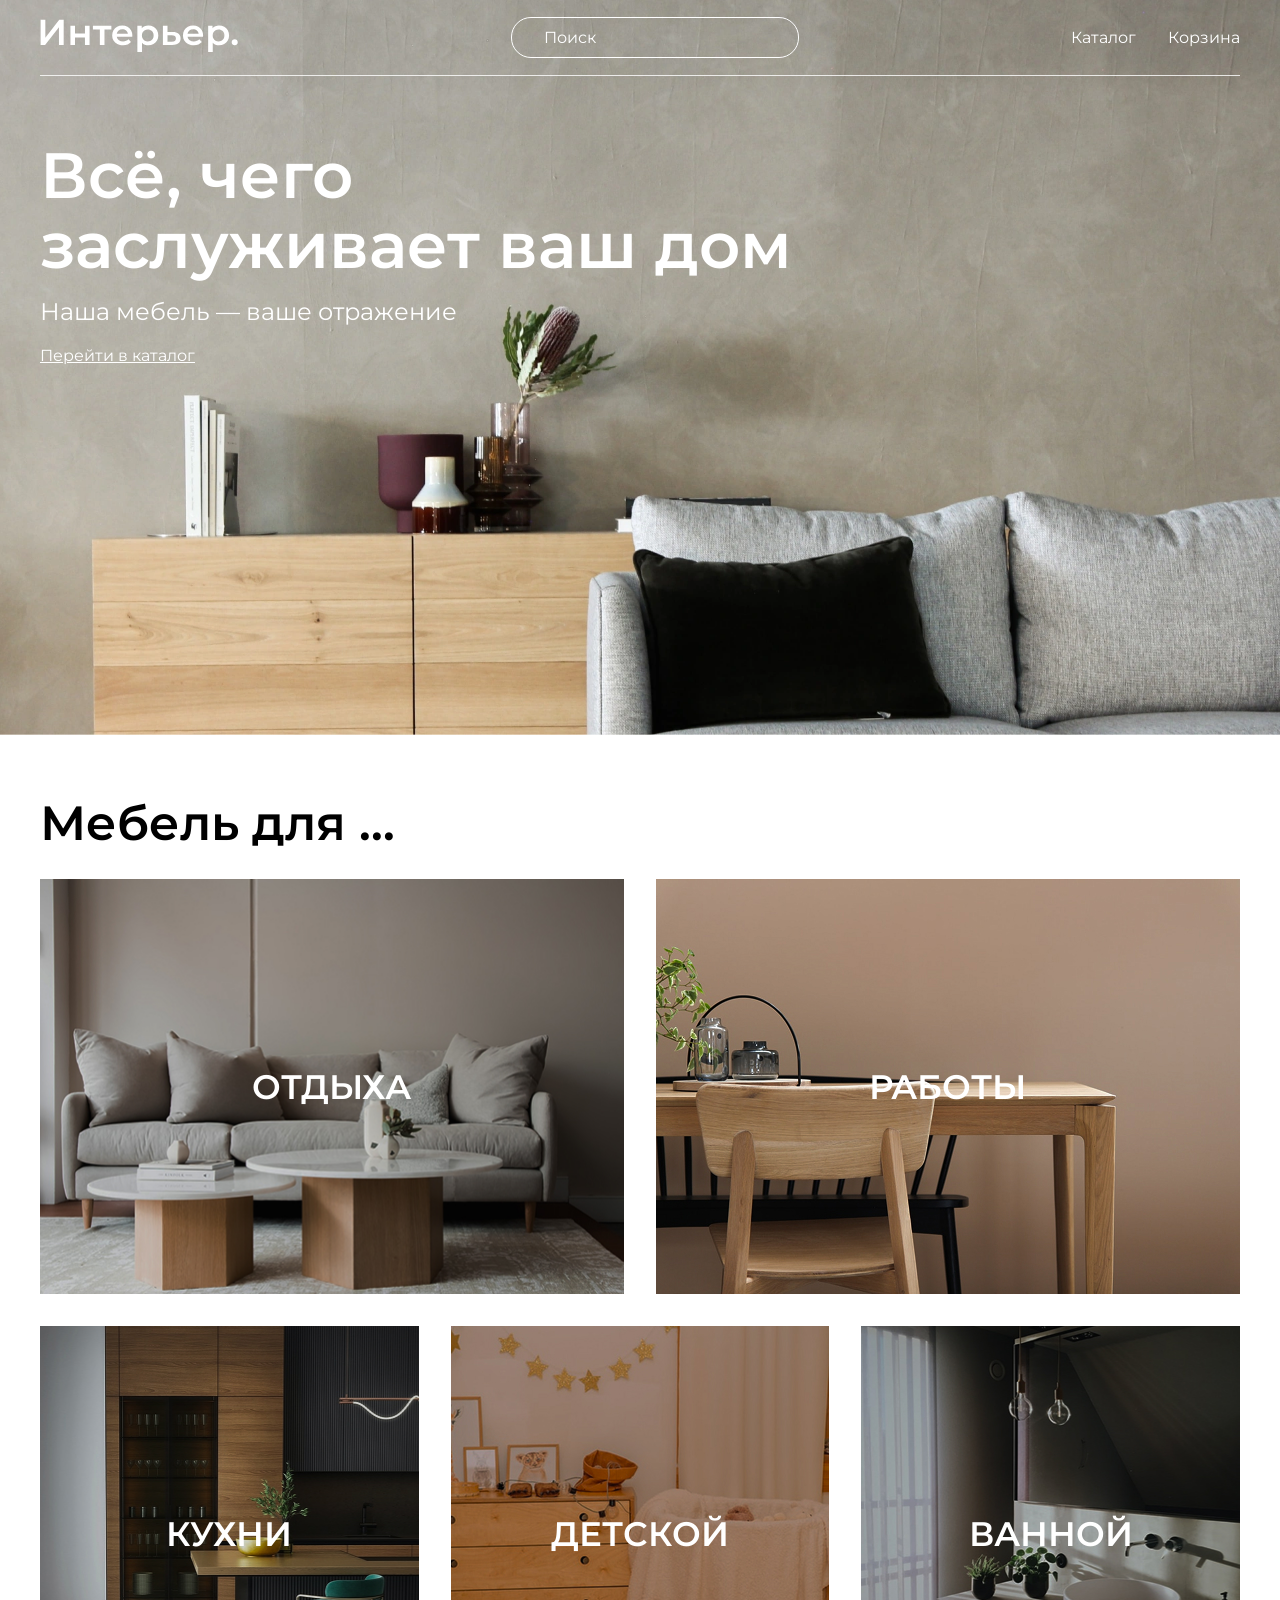
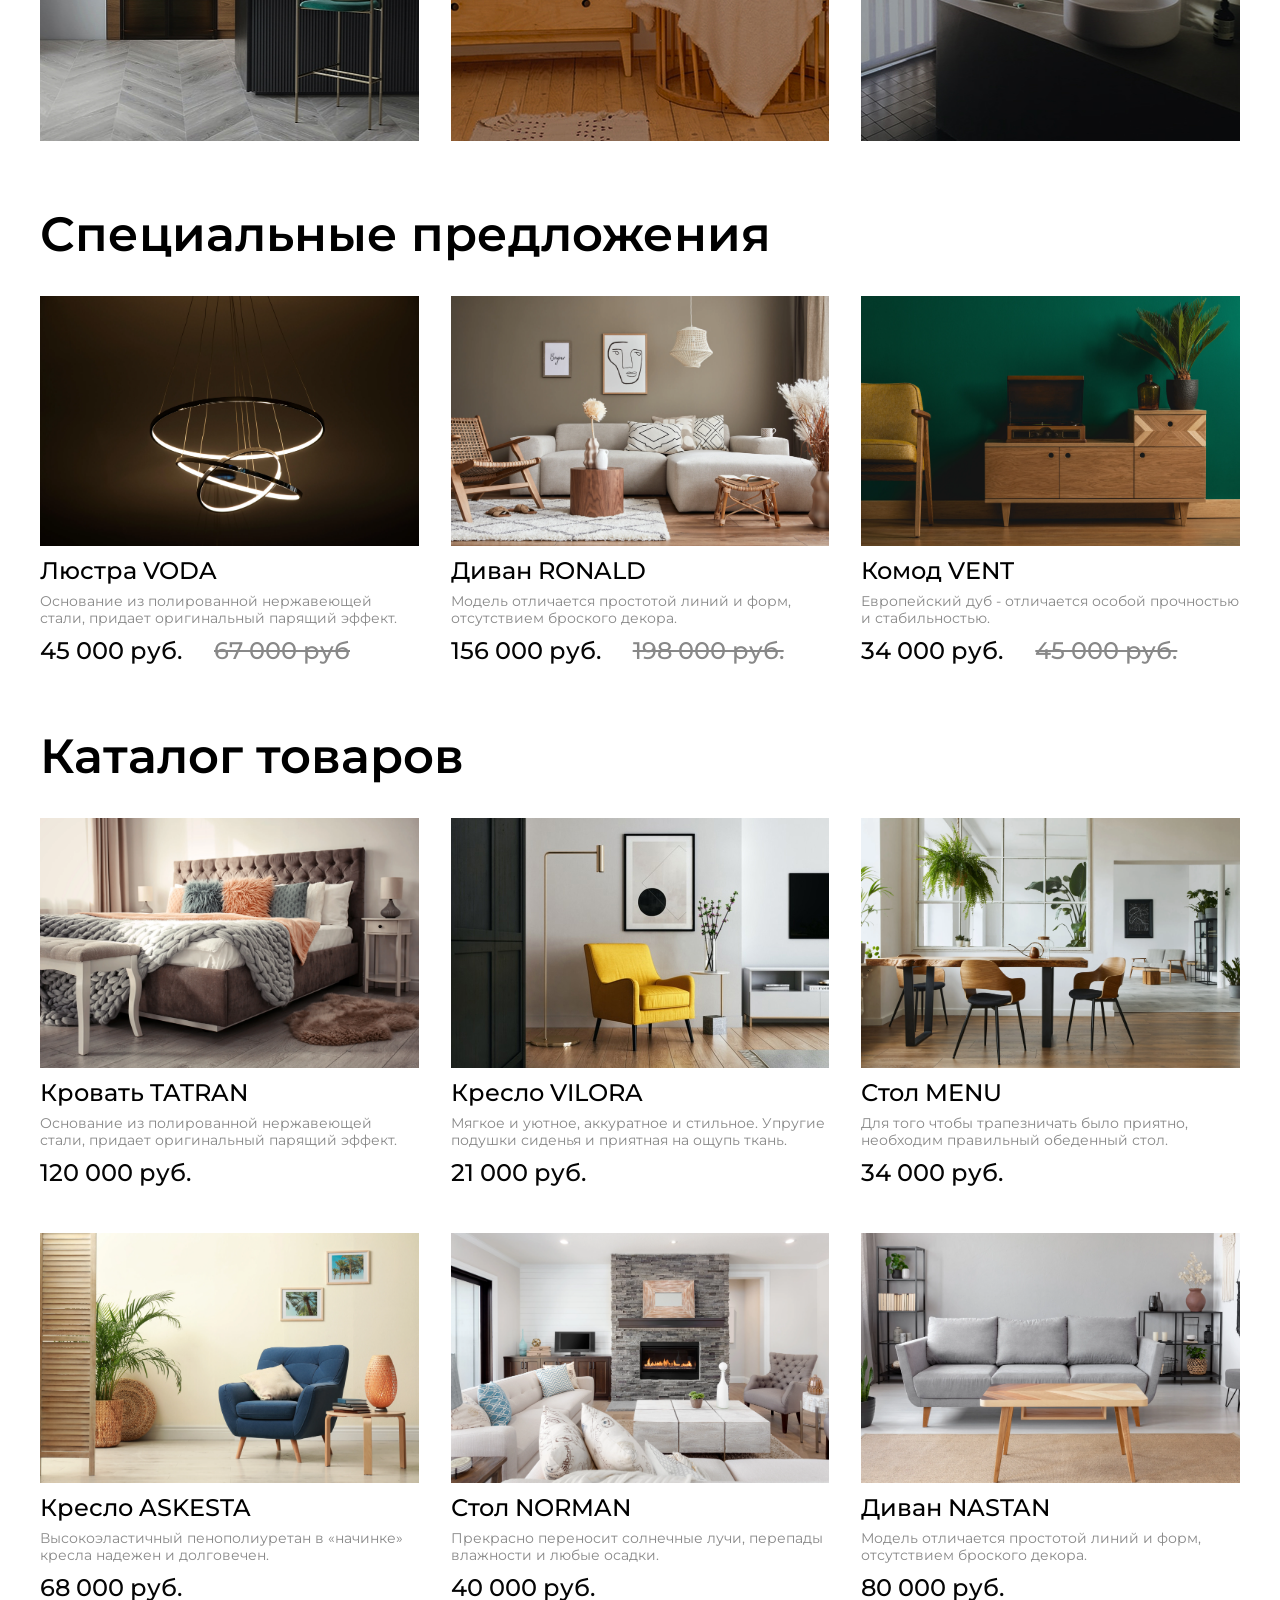
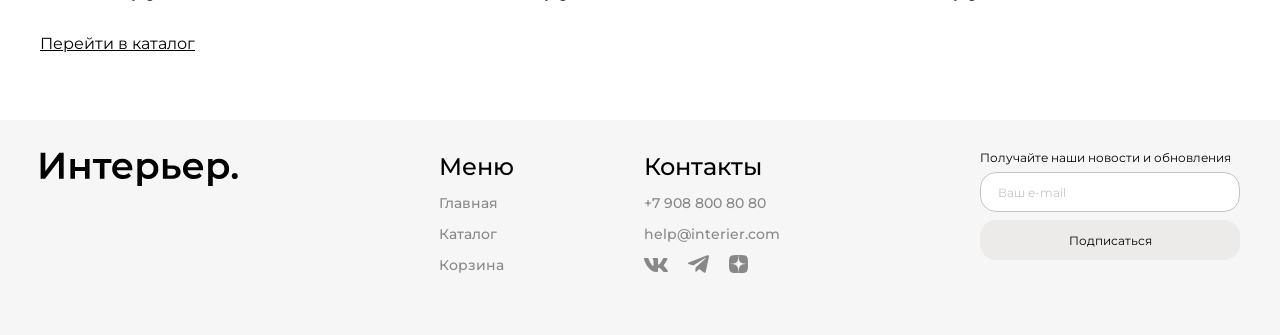
==== commit 5bcc5649: "perf: optimize product images" ====
--- a/index.html
+++ b/index.html
@@ -95,7 +95,7 @@
         <h2 class="product-box__heading">Специальные предложения</h2>
         <div class="product-content">
             <article class="product">
-                <img class="product__img" src="./img/products/product-1.jpg" alt="Люстра VODA">
+                <img class="product__img" src="./img/products/product-1.webp" alt="Люстра VODA">
                 <div class="product__actions">
                     <button class="product__action-btn product__action-btn_cart" aria-label="Добавить в корзину">
                         <svg class="product__icon" aria-hidden="true" width="24" height="24" viewBox="0 0 24 24" fill="none" xmlns="http://www.w3.org/2000/svg">
@@ -124,7 +124,7 @@
                 </div>
             </article>
             <article class="product">
-                <img class="product__img" src="./img/products/product-2.jpg" alt="Диван RONALD">
+                <img class="product__img" src="./img/products/product-2.webp" alt="Диван RONALD">
                 <div class="product__actions">
                     <button class="product__action-btn product__action-btn_cart" aria-label="Добавить в корзину">
                         <svg class="product__icon" aria-hidden="true" width="24" height="24" viewBox="0 0 24 24" fill="none" xmlns="http://www.w3.org/2000/svg">
@@ -152,7 +152,7 @@
                 </div>
             </article>
             <article class="product">
-                <img class="product__img" src="./img/products/product-3.jpg" alt="Комод VENT">
+                <img class="product__img" src="./img/products/product-3.webp" alt="Комод VENT">
                 <div class="product__actions">
                     <button class="product__action-btn product__action-btn_cart" aria-label="Добавить в корзину">
                         <svg class="product__icon" aria-hidden="true" width="24" height="24" viewBox="0 0 24 24" fill="none" xmlns="http://www.w3.org/2000/svg">
@@ -185,7 +185,7 @@
         <h2 class="product-box__heading">Каталог товаров</h2>
         <div class="product-content">
             <article class="product">
-                <img class="product__img" src="./img/products/product-4.jpg" alt="Кровать TATRAN">
+                <img class="product__img" src="./img/products/product-4.webp" alt="Кровать TATRAN">
                 <div class="product__actions">
                     <button class="product__action-btn product__action-btn_cart" aria-label="Добавить в корзину">
                         <svg class="product__icon" aria-hidden="true" width="24" height="24" viewBox="0 0 24 24" fill="none" xmlns="http://www.w3.org/2000/svg">
@@ -237,7 +237,7 @@
                 <p class="product__price">21 000 руб.</p>
             </article>
             <article class="product">
-                <img class="product__img" src="./img/products/product-6.jpg" alt="Стол MENU">
+                <img class="product__img" src="./img/products/product-6.webp" alt="Стол MENU">
                 <div class="product__actions">
                     <button class="product__action-btn product__action-btn_cart" aria-label="Добавить в корзину">
                         <svg class="product__icon" aria-hidden="true" width="24" height="24" viewBox="0 0 24 24" fill="none" xmlns="http://www.w3.org/2000/svg">
@@ -263,7 +263,7 @@
                 <p class="product__price">34 000 руб.</p>
             </article>
             <article class="product">
-                <img class="product__img" src="./img/products/product-7.jpg" alt="Кресло ASKESTA">
+                <img class="product__img" src="./img/products/product-7.webp" alt="Кресло ASKESTA">
                 <div class="product__actions">
                     <button class="product__action-btn product__action-btn_cart" aria-label="Добавить в корзину">
                         <svg class="product__icon" aria-hidden="true" width="24" height="24" viewBox="0 0 24 24" fill="none" xmlns="http://www.w3.org/2000/svg">
@@ -288,7 +288,7 @@
                 <p class="product__price">68 000 руб.</p>
             </article>
             <article class="product">
-                <img class="product__img" src="./img/products/product-8.jpg" alt="Стол NORMAN">
+                <img class="product__img" src="./img/products/product-8.webp" alt="Стол NORMAN">
                 <div class="product__actions">
                     <button class="product__action-btn product__action-btn_cart" aria-label="Добавить в корзину">
                         <svg class="product__icon" aria-hidden="true" width="24" height="24" viewBox="0 0 24 24" fill="none" xmlns="http://www.w3.org/2000/svg">
@@ -313,7 +313,7 @@
                 <p class="product__price">40 000 руб.</p>
             </article>
             <article class="product">
-                <img class="product__img" src="./img/products/product-9.jpg" alt="Диван NASTAN">
+                <img class="product__img" src="./img/products/product-9.webp" alt="Диван NASTAN">
                 <div class="product__actions">
                     <button class="product__action-btn product__action-btn_cart" aria-label="Добавить в корзину">
                         <svg class="product__icon" aria-hidden="true" width="24" height="24" viewBox="0 0 24 24" fill="none" xmlns="http://www.w3.org/2000/svg">
--- a/style.css
+++ b/style.css
@@ -32,7 +32,7 @@
 
 .top {
   min-height: 735px;
-  background-image: url("./img/herobg.jpg");
+  background-image: url("./img/herobg.webp");
   background-repeat: no-repeat;
   background-position: center;
   background-size: cover;
